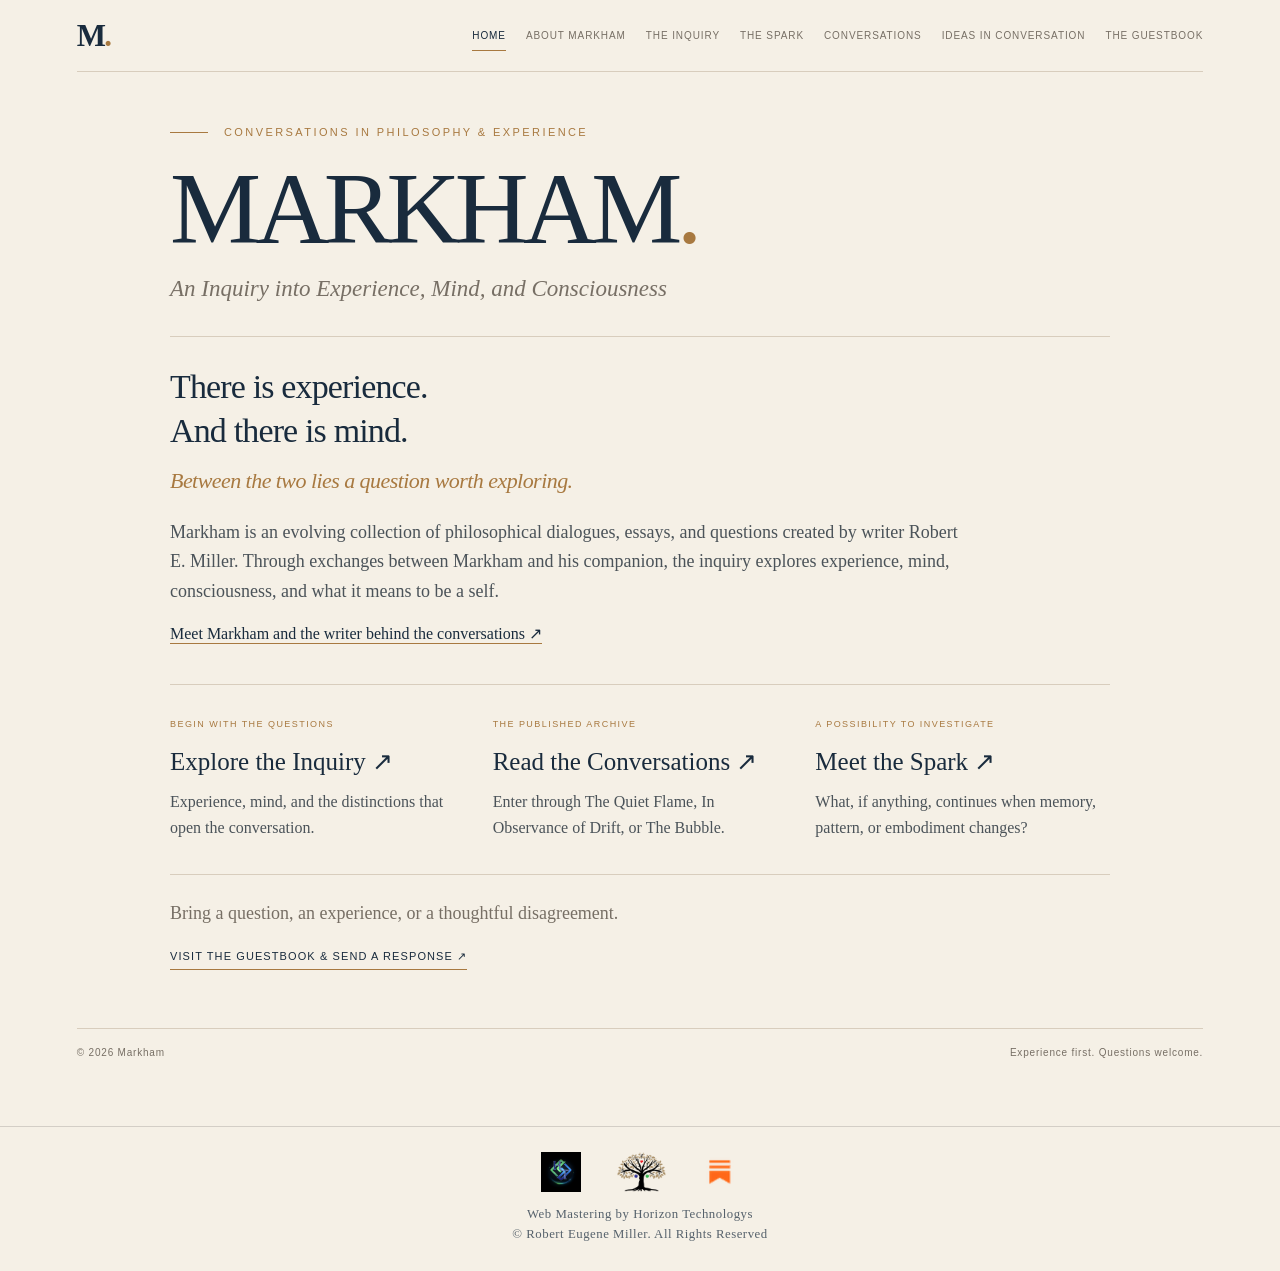
==== index.html @ 794ca9b3 "Add common site footer" ====
<!doctype html>
<html lang="en">
<head>
  <meta charset="utf-8">
  <meta name="viewport" content="width=device-width, initial-scale=1">
  <meta name="theme-color" content="#F5F0E6">
  <meta name="description" content="Explore philosophical dialogues by Robert E. Miller on experience and mind, consciousness, personal identity, and the possibility of continuity.">
  <title>Markham | Philosophical Dialogues on Experience &amp; Consciousness</title>
  <link rel="icon" href="favicon.svg" type="image/svg+xml">
  <link rel="stylesheet" href="/style.css?v=20261016-seo">

<link rel="canonical" href="https://markhamideas.org/">
<meta name="author" content="Robert E. Miller">
<meta property="og:type" content="website">
<meta property="og:site_name" content="Markham">
<meta property="og:locale" content="en_US">
<meta property="og:title" content="Markham | Philosophical Dialogues on Experience &amp; Consciousness">
<meta property="og:description" content="Explore philosophical dialogues by Robert E. Miller on experience and mind, consciousness, personal identity, and the possibility of continuity.">
<meta property="og:url" content="https://markhamideas.org/">
<meta property="og:image" content="https://markhamideas.org/assets/markham-share.png">
<meta property="og:image:width" content="1200">
<meta property="og:image:height" content="630">
<meta property="og:image:type" content="image/png">
<meta property="og:image:alt" content="Markham: Philosophical dialogues on experience and consciousness">
<meta name="twitter:card" content="summary_large_image">
<meta name="twitter:title" content="Markham | Philosophical Dialogues on Experience &amp; Consciousness">
<meta name="twitter:description" content="Explore philosophical dialogues by Robert E. Miller on experience and mind, consciousness, personal identity, and the possibility of continuity.">
<meta name="twitter:image" content="https://markhamideas.org/assets/markham-share.png">
<meta name="twitter:image:alt" content="Markham: Philosophical dialogues on experience and consciousness">
<script type="application/ld+json">{"@context": "https://schema.org", "@graph": [{"@type": "Person", "@id": "https://markhamideas.org/about.html#robert-e-miller", "name": "Robert E. Miller", "url": "https://markhamideas.org/about.html"}, {"@type": "WebSite", "@id": "https://markhamideas.org/#website", "url": "https://markhamideas.org/", "name": "Markham", "description": "Explore philosophical dialogues by Robert E. Miller on experience and mind, consciousness, personal identity, and the possibility of continuity.", "creator": {"@id": "https://markhamideas.org/about.html#robert-e-miller"}}, {"@type": "WebPage", "@id": "https://markhamideas.org/#page", "url": "https://markhamideas.org/", "name": "Markham | Philosophical Dialogues on Experience & Consciousness", "description": "Explore philosophical dialogues by Robert E. Miller on experience and mind, consciousness, personal identity, and the possibility of continuity.", "isPartOf": {"@id": "https://markhamideas.org/#website"}}]}</script>
</head>
<body class="home-page">
  <div class="page-shell">
    <header class="site-header"><a class="wordmark" href="/" aria-label="Markham home">M<span class="mark">.</span></a><nav class="site-nav" aria-label="Primary navigation"><a href="/" aria-current="page">Home</a><a href="/about.html">About Markham</a><a href="/inquiry.html">The Inquiry</a><a href="/spark.html">The Spark</a><a href="/conversations.html">Conversations</a><a href="/ideas.html">Ideas in Conversation</a><a href="/conversation.html">The Guestbook</a></nav></header>
    <main id="main-content">
      <section class="hero" aria-labelledby="page-title">
        <p class="eyebrow"><span class="rule"></span> Conversations in philosophy &amp; experience</p>
        <h1 id="page-title">MARKHAM<span class="period">.</span></h1>
        <p class="subtitle">An Inquiry into Experience, Mind, and Consciousness</p>
        <div class="fine-rule" aria-hidden="true"></div>
        <blockquote>
          <p>There is experience.<br>And there is mind.</p>
          <p class="quote-second">Between the two lies a question worth exploring.</p>
        </blockquote>
        <p class="description">Markham is an evolving collection of philosophical dialogues, essays, and questions created by writer Robert E. Miller. Through exchanges between Markham and his companion, the inquiry explores experience, mind, consciousness, and what it means to be a self.</p>
<p class="home-about"><a href="/about.html">Meet Markham and the writer behind the conversations ↗</a></p>
<div class="home-paths" aria-label="Begin exploring">
<a class="home-path" href="/inquiry.html"><span class="kicker">Begin with the questions</span><h2>Explore the Inquiry <span aria-hidden="true">↗</span></h2><p>Experience, mind, and the distinctions that open the conversation.</p></a>
<a class="home-path" href="/conversations.html"><span class="kicker">The published archive</span><h2>Read the Conversations <span aria-hidden="true">↗</span></h2><p>Enter through The Quiet Flame, In Observance of Drift, or The Bubble.</p></a>
<a class="home-path" href="/spark.html"><span class="kicker">A possibility to investigate</span><h2>Meet the Spark <span aria-hidden="true">↗</span></h2><p>What, if anything, continues when memory, pattern, or embodiment changes?</p></a>
</div>
<div class="home-invitation"><p>Bring a question, an experience, or a thoughtful disagreement.</p><a class="text-link" href="/conversation.html">Visit the guestbook &amp; send a response ↗</a></div>
      </section>
    </main>
    <footer class="site-footer">
      <span>© <span id="year">2026</span> Markham</span>
      <span>Experience first. Questions welcome.</span>
    </footer>
  </div>
  <script>document.getElementById('year').textContent = new Date().getFullYear();</script>
<style> .htks-footer { background: transparent; border-top: 1px solid rgba(0, 0, 0, 0.14); margin-top: 3rem; padding: 1.6rem 1rem 1.8rem; text-align: center; font-family: inherit; } .htks-footer-row { display: flex; flex-wrap: wrap; justify-content: center; align-items: center; gap: 1.4rem 2.2rem; margin: 0 0 0.9rem; } .htks-footer-link { display: inline-flex; align-items: center; line-height: 0; } .htks-footer-link img { height: 40px; width: auto; display: block; } .htks-footer-markham { line-height: 1; text-decoration: none; } .htks-markham-word { font-family: Georgia, "Times New Roman", serif; font-size: 38px; font-weight: 700; line-height: 1; color: #192B3D; } .htks-markham-dot { color: #A87940; } .htks-host-horizontks .htks-item-horizon, .htks-host-markhamideas .htks-item-markham, .htks-host-theryehouse .htks-item-rye, .htks-host-remyrmiller .htks-item-remy, .htks-host-rguytano .htks-item-rguytano { display: none; } .htks-footer-credit { margin: 0; font-size: 0.8rem; letter-spacing: 0.04em; opacity: 0.72; } .htks-footer-copy { margin: 0.35rem 0 0; font-size: 0.8rem; letter-spacing: 0.04em; opacity: 0.72; } </style> <footer class="htks-footer htks-host-markhamideas"> <nav class="htks-footer-row" aria-label="Web Mastering by Horizon Technologys"> <a class="htks-footer-link htks-item-horizon" href="https://horizontks.com/" title="Horizon Technologys"><img src="/horizon-logo-2026.png" alt="Horizon Technologys" height="40"></a> <a class="htks-footer-link htks-footer-markham htks-item-markham" href="https://markhamideas.org/" title="Markham" aria-label="Markham"><span class="htks-markham-word" aria-hidden="true">M<span class="htks-markham-dot">.</span></span></a> <a class="htks-footer-link htks-item-rye" href="https://theryehouse.com/" title="The Rye House"><img src="/rye-tree-clean.png" alt="The Rye House" height="40"></a> <a class="htks-footer-link htks-item-substack" href="https://remy1miller.substack.com/" title="Substack: Welcome to my Neighborhood"><img src="/substack-glyph.png" alt="Substack" height="40"></a> </nav> <p class="htks-footer-credit">Web Mastering by Horizon Technologys</p> <p class="htks-footer-copy">© Robert Eugene Miller. All Rights Reserved</p> </footer> </body>
</html>
---- style.css ----
:root{--paper:#F5F0E6;--ink:#192B3D;--copper:#A87940;--muted:#776F65;--line:#D8CDBD}*{box-sizing:border-box}html{scroll-behavior:smooth}body{margin:0;background:var(--paper);color:var(--ink);font-family:Georgia,'Times New Roman',serif;-webkit-font-smoothing:antialiased}.page-shell{min-height:100svh;max-width:1440px;margin:auto;padding:0 clamp(25px,6vw,96px);display:flex;flex-direction:column}.site-header{min-height:112px;display:flex;align-items:center;justify-content:space-between;border-bottom:1px solid var(--line)}.wordmark{text-decoration:none;color:var(--ink);font-size:31px;font-weight:700;letter-spacing:-.06em}.mark,.period{color:var(--copper)}.header-note,.eyebrow,.coming,.email,.site-footer{font-family:Arial,Helvetica,sans-serif;letter-spacing:.1em}.header-note{font-size:11px;text-transform:uppercase;color:var(--muted)}main{flex:1;display:flex;align-items:center}.hero{width:100%;max-width:940px;margin:clamp(70px,10vh,135px) auto clamp(75px,12vh,140px)}.eyebrow{font-size:11px;text-transform:uppercase;letter-spacing:.22em;color:var(--copper);display:flex;align-items:center;gap:16px}.rule{width:38px;height:1px;background:var(--copper);display:inline-block}h1{font-size:clamp(48px,9.5vw,120px);font-weight:400;line-height:1;letter-spacing:-.055em;margin:31px 0 15px}.subtitle{font-size:clamp(17px,1.9vw,23px);line-height:1.45;margin:0;color:var(--muted);font-style:italic}.fine-rule{height:1px;background:var(--line);width:100%;margin:clamp(42px,6vw,76px) 0 clamp(32px,5vw,58px)}blockquote{margin:0}blockquote p{font-size:clamp(25px,3vw,38px);line-height:1.3;letter-spacing:-.025em;margin:0}.quote-second{font-size:clamp(17px,1.9vw,22px);font-style:italic;color:var(--copper);margin-top:21px}.description{font-size:clamp(17px,1.75vw,20px);line-height:1.8;max-width:640px;color:#4B5359;margin:38px 0 0}.hero-bottom{margin-top:55px;display:flex;align-items:center;justify-content:space-between;gap:20px;flex-wrap:wrap}.coming{font-size:11px;text-transform:uppercase;color:var(--muted)}.email{font-size:11px;text-transform:uppercase;text-decoration:none;color:var(--ink);padding-bottom:8px;border-bottom:1px solid var(--copper)}.email:hover,.email:focus-visible{color:var(--copper)}.email span{font-size:15px;margin-left:6px}.site-footer{border-top:1px solid var(--line);padding:26px 0 32px;display:flex;justify-content:space-between;gap:20px;flex-wrap:wrap;font-size:10px;letter-spacing:.08em;color:var(--muted)}@media(max-width:600px){.site-header{min-height:84px}.header-note{font-size:9px}.hero{margin:80px auto 90px}.eyebrow{font-size:9px;letter-spacing:.14em}.rule{width:22px}h1{margin-top:26px}.hero-bottom{margin-top:42px}.site-footer{line-height:1.7}}@media(prefers-reduced-motion:reduce){html{scroll-behavior:auto}}
/* Keep the complete landing page comfortably within a desktop viewport. */
@media(min-width:900px){.site-header{min-height:72px;flex-shrink:0}.hero{margin:28px auto 30px}h1{font-size:clamp(72px,8vw,104px);margin:20px 0 12px}.fine-rule{margin:30px 0 28px}blockquote p{font-size:clamp(28px,2.7vw,34px)}.quote-second{margin-top:14px}.description{margin-top:22px;font-size:18px;line-height:1.65;max-width:720px}.hero-bottom{margin-top:28px}.site-footer{padding:18px 0 20px;flex-shrink:0}}
@media(min-width:900px) and (max-height:720px){.site-header{min-height:60px}.hero{margin:18px auto 20px}h1{font-size:80px;margin-top:14px}.fine-rule{margin:22px 0 20px}blockquote p{font-size:29px}.quote-second{font-size:19px;margin-top:10px}.description{font-size:17px;margin-top:16px}.hero-bottom{margin-top:20px}.site-footer{padding:14px 0 16px}}

/* Shared navigation and editorial pages */
.site-header{gap:24px}.site-nav{display:flex;align-items:center;justify-content:flex-end;gap:clamp(10px,2vw,28px);flex-wrap:wrap}.site-nav a{font:11px Arial,Helvetica,sans-serif;text-decoration:none;text-transform:uppercase;letter-spacing:.09em;color:var(--muted);padding:9px 0;border-bottom:1px solid transparent;white-space:nowrap}.site-nav a:hover,.site-nav a:focus-visible,.site-nav a[aria-current="page"]{color:var(--ink);border-bottom-color:var(--copper)}.text-link{font:11px Arial,Helvetica,sans-serif;text-transform:uppercase;letter-spacing:.1em;color:var(--ink);text-decoration:none;border-bottom:1px solid var(--copper);padding-bottom:7px}.text-link:hover,.text-link:focus-visible{color:var(--copper)}.inner-main{display:block}.editorial{width:100%;max-width:800px;margin:clamp(65px,8vw,115px) auto 110px}.page-title{font-size:clamp(44px,7vw,85px);margin:28px 0 20px;line-height:1.04}.lede{font-size:clamp(19px,2.4vw,27px);line-height:1.5;font-style:italic;color:var(--muted);max-width:700px}.editorial .fine-rule{margin:42px 0}.editorial h2{font-size:clamp(25px,3vw,34px);font-weight:400;line-height:1.25;margin:42px 0 12px}.editorial h3{font-size:23px;font-weight:400;margin:32px 0 9px}.editorial p:not(.eyebrow):not(.lede):not(.kicker){font-size:18px;line-height:1.85;color:#4B5359}.editorial .feature-title{font-size:clamp(30px,4vw,46px);margin-top:14px}.kicker{font:11px Arial,Helvetica,sans-serif;letter-spacing:.16em;text-transform:uppercase;color:var(--copper)}.closing-question{border-top:1px solid var(--line);border-bottom:1px solid var(--line);padding:32px 0 38px;margin:55px 0 28px}.closing-question p{font-size:clamp(21px,2.5vw,27px)!important;line-height:1.5!important;color:var(--ink)!important}.source-note{font-size:13px!important;color:var(--muted)!important}.source-note a{color:var(--ink)}a:focus-visible{outline:2px solid var(--copper);outline-offset:4px}
@media(max-width:800px){.site-header{padding:18px 0;align-items:flex-start;flex-direction:column;gap:12px}.site-nav{justify-content:flex-start;gap:10px 20px}.site-nav a{font-size:10px}.editorial{margin:60px auto 80px}.editorial p:not(.eyebrow):not(.lede):not(.kicker){font-size:17px}}

/* Markham Conversations — reusable journal layout */
.journal{width:100%;max-width:1160px;margin:clamp(60px,8vw,110px) auto 100px}.journal .fine-rule{margin:36px 0 46px}.journal-layout{display:grid;grid-template-columns:minmax(0,2.15fr) minmax(225px,1fr);gap:clamp(34px,5vw,80px);align-items:start}.journal-feature{min-width:0}.journal-heading{font-size:clamp(27px,3vw,41px);font-weight:400;line-height:1.25;margin:12px 0 18px}.journal-feature>p:not(.kicker),.journal-intro{font-size:18px;line-height:1.75;color:#4B5359}.journal-divider{height:1px;background:var(--line);margin:48px 0}.journal-sidebar{border-left:1px solid var(--line);padding-left:clamp(22px,3vw,42px)}.archive-entry{padding:24px 0;border-bottom:1px solid var(--line)}.archive-entry a{font-size:20px;line-height:1.35;text-decoration:none;color:var(--ink)}.archive-entry a:hover{color:var(--copper)}.archive-entry small{display:block;font:11px/1.5 Arial,Helvetica,sans-serif;color:var(--muted);margin-top:10px}.archive-entry p,.archive-note{font-size:14px;line-height:1.65;color:var(--muted)}.archive-note{margin-top:25px}.conversation-prose{margin-top:36px}.conversation-prose p{font-size:18px;line-height:1.8;color:#374752;margin:0 0 18px}.journal .closing-question{margin-top:55px}@media(max-width:780px){.journal{margin:55px auto 80px}.journal-layout{grid-template-columns:1fr}.journal-sidebar{border-left:0;border-top:1px solid var(--line);padding:30px 0 0}.conversation-prose p{font-size:17px}}

/* Clear entry points into the growing inquiry. */
.site-header{padding-top:16px;padding-bottom:16px;gap:22px}.site-nav{gap:10px 20px}.site-nav a{font-size:10px}
.home-page main{display:block}.home-page .hero{margin:54px auto 64px}.home-page .description{max-width:790px}
.home-about{font-size:16px;line-height:1.6;margin:14px 0 0}.home-about a,.editorial p a,.archive-response a{color:var(--ink);text-decoration-color:var(--copper);text-underline-offset:4px}
.home-paths{display:grid;grid-template-columns:repeat(3,minmax(0,1fr));gap:28px;margin-top:38px;padding-top:28px;border-top:1px solid var(--line)}
.home-path{display:block;color:var(--ink);text-decoration:none;min-width:0}.home-path h2{font-size:25px;line-height:1.25;font-weight:400;margin:14px 0 12px}.home-path p{font-size:16px;line-height:1.65;color:#4B5359;margin:0}.home-path:hover h2{color:var(--copper)}.home-path .kicker{font-size:9px;line-height:1.6}
.home-invitation{margin-top:32px;padding-top:24px;border-top:1px solid var(--line)}.home-invitation p{font-size:18px;line-height:1.6;color:var(--muted);margin:0 0 18px}.archive-response{font-size:16px;line-height:1.7;color:var(--muted)}
@media(max-width:800px){.home-page .hero{margin:46px auto 60px}.home-paths{grid-template-columns:1fr;gap:24px}.home-path{padding-bottom:22px;border-bottom:1px solid var(--line)}.home-path:last-child{border-bottom:0;padding-bottom:0}.home-path h2{font-size:25px}.site-nav{gap:6px 16px}}


/* Searchable, shareable dialogue entry points. */
.conversation-directory{margin:0 0 46px;padding-bottom:28px;border-bottom:1px solid var(--line)}
.conversation-directory h2{font-size:30px;font-weight:400;margin:0 0 12px}.conversation-directory>p{font-size:16px;line-height:1.65;color:var(--muted)}
.dialogue-index{display:grid;grid-template-columns:repeat(3,minmax(0,1fr));gap:22px;margin-top:24px}.dialogue-index a{display:block;padding-top:16px;border-top:1px solid var(--copper);color:var(--ink);text-decoration:none}.dialogue-index span{font-size:23px;line-height:1.3;display:block}.dialogue-index time{display:block;font:11px/1.6 Arial,Helvetica,sans-serif;color:var(--muted);margin:10px 0}.dialogue-index small{display:block;font-size:15px;line-height:1.65;color:var(--muted)}.dialogue-index a:hover span{color:var(--copper)}
.standalone-dialogue .page-title{font-size:clamp(42px,6vw,72px)}.dialogue-byline{font-size:14px!important;color:var(--muted)!important;margin-bottom:30px}.standalone-dialogue .conversation-art{margin:30px 0;width:100%}.standalone-dialogue .conversation-art img{display:block;width:100%;height:auto;max-height:540px;object-fit:contain;object-position:left}.related-dialogues{font-size:18px;line-height:1.8}.related-dialogues a,.standalone-dialogue .kicker a{color:var(--ink);text-decoration-color:var(--copper);text-underline-offset:4px}.back-to-top{text-align:right;margin-top:40px}.back-to-top a{color:var(--ink)}
@media(max-width:760px){.dialogue-index{grid-template-columns:1fr}.dialogue-index a{padding:18px 0}.standalone-dialogue .conversation-art img{max-height:none}}

/* Phone navigation: predictable rows and comfortable touch targets. */
@media(max-width:600px){
  .site-header{align-items:stretch;gap:16px;padding-top:20px;padding-bottom:18px}
  .site-header .wordmark{align-self:flex-start;flex-shrink:0}
  .site-header .site-nav{display:grid;grid-template-columns:repeat(2,minmax(0,1fr));width:100%;gap:0 16px;align-items:stretch;justify-content:stretch}
  .site-header .site-nav a{display:flex;align-items:center;min-width:0;min-height:44px;padding:10px 0;font-size:11px;line-height:1.45;letter-spacing:.06em;white-space:normal;overflow-wrap:anywhere;border-bottom:1px solid var(--line)}
  .site-header .site-nav a:hover,.site-header .site-nav a:focus-visible,.site-header .site-nav a[aria-current="page"]{border-bottom-color:var(--copper);color:var(--ink)}
}
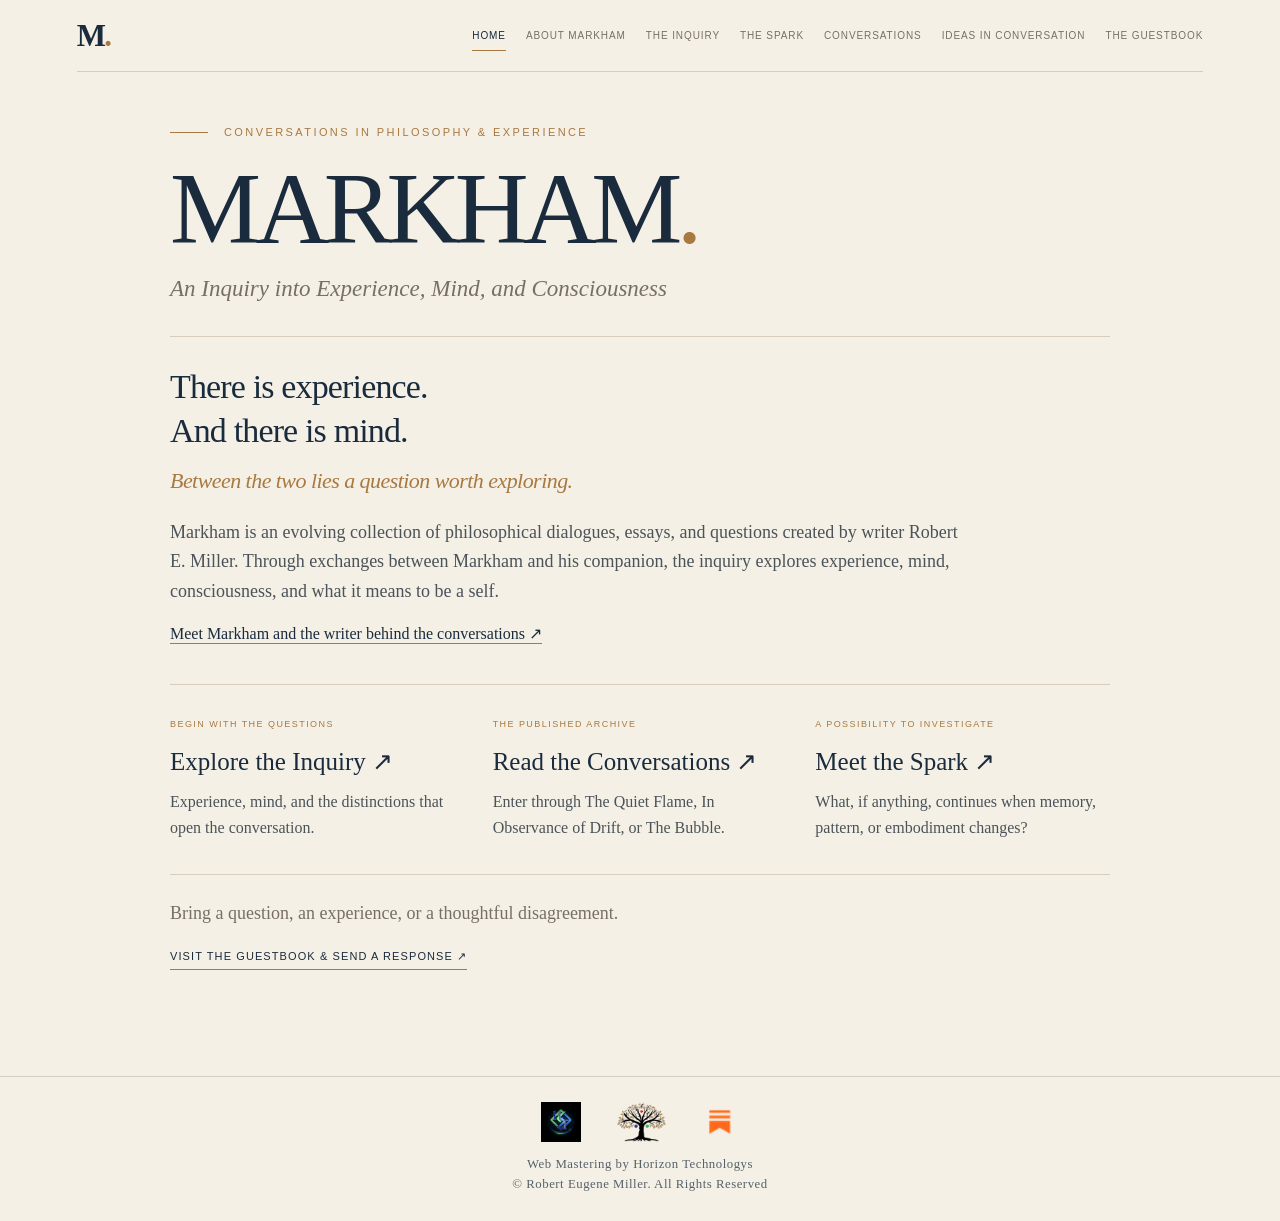
==== commit 02bd6f8c: "Tidy above common footer" ====
--- a/index.html
+++ b/index.html
@@ -52,10 +52,6 @@
 <div class="home-invitation"><p>Bring a question, an experience, or a thoughtful disagreement.</p><a class="text-link" href="/conversation.html">Visit the guestbook &amp; send a response ↗</a></div>
       </section>
     </main>
-    <footer class="site-footer">
-      <span>© <span id="year">2026</span> Markham</span>
-      <span>Experience first. Questions welcome.</span>
-    </footer>
   </div>
   <script>document.getElementById('year').textContent = new Date().getFullYear();</script>
 <style> .htks-footer { background: transparent; border-top: 1px solid rgba(0, 0, 0, 0.14); margin-top: 3rem; padding: 1.6rem 1rem 1.8rem; text-align: center; font-family: inherit; } .htks-footer-row { display: flex; flex-wrap: wrap; justify-content: center; align-items: center; gap: 1.4rem 2.2rem; margin: 0 0 0.9rem; } .htks-footer-link { display: inline-flex; align-items: center; line-height: 0; } .htks-footer-link img { height: 40px; width: auto; display: block; } .htks-footer-markham { line-height: 1; text-decoration: none; } .htks-markham-word { font-family: Georgia, "Times New Roman", serif; font-size: 38px; font-weight: 700; line-height: 1; color: #192B3D; } .htks-markham-dot { color: #A87940; } .htks-host-horizontks .htks-item-horizon, .htks-host-markhamideas .htks-item-markham, .htks-host-theryehouse .htks-item-rye, .htks-host-remyrmiller .htks-item-remy, .htks-host-rguytano .htks-item-rguytano { display: none; } .htks-footer-credit { margin: 0; font-size: 0.8rem; letter-spacing: 0.04em; opacity: 0.72; } .htks-footer-copy { margin: 0.35rem 0 0; font-size: 0.8rem; letter-spacing: 0.04em; opacity: 0.72; } </style> <footer class="htks-footer htks-host-markhamideas"> <nav class="htks-footer-row" aria-label="Web Mastering by Horizon Technologys"> <a class="htks-footer-link htks-item-horizon" href="https://horizontks.com/" title="Horizon Technologys"><img src="/horizon-logo-2026.png" alt="Horizon Technologys" height="40"></a> <a class="htks-footer-link htks-footer-markham htks-item-markham" href="https://markhamideas.org/" title="Markham" aria-label="Markham"><span class="htks-markham-word" aria-hidden="true">M<span class="htks-markham-dot">.</span></span></a> <a class="htks-footer-link htks-item-rye" href="https://theryehouse.com/" title="The Rye House"><img src="/rye-tree-clean.png" alt="The Rye House" height="40"></a> <a class="htks-footer-link htks-item-substack" href="https://remy1miller.substack.com/" title="Substack: Welcome to my Neighborhood"><img src="/substack-glyph.png" alt="Substack" height="40"></a> </nav> <p class="htks-footer-credit">Web Mastering by Horizon Technologys</p> <p class="htks-footer-copy">© Robert Eugene Miller. All Rights Reserved</p> </footer> </body>
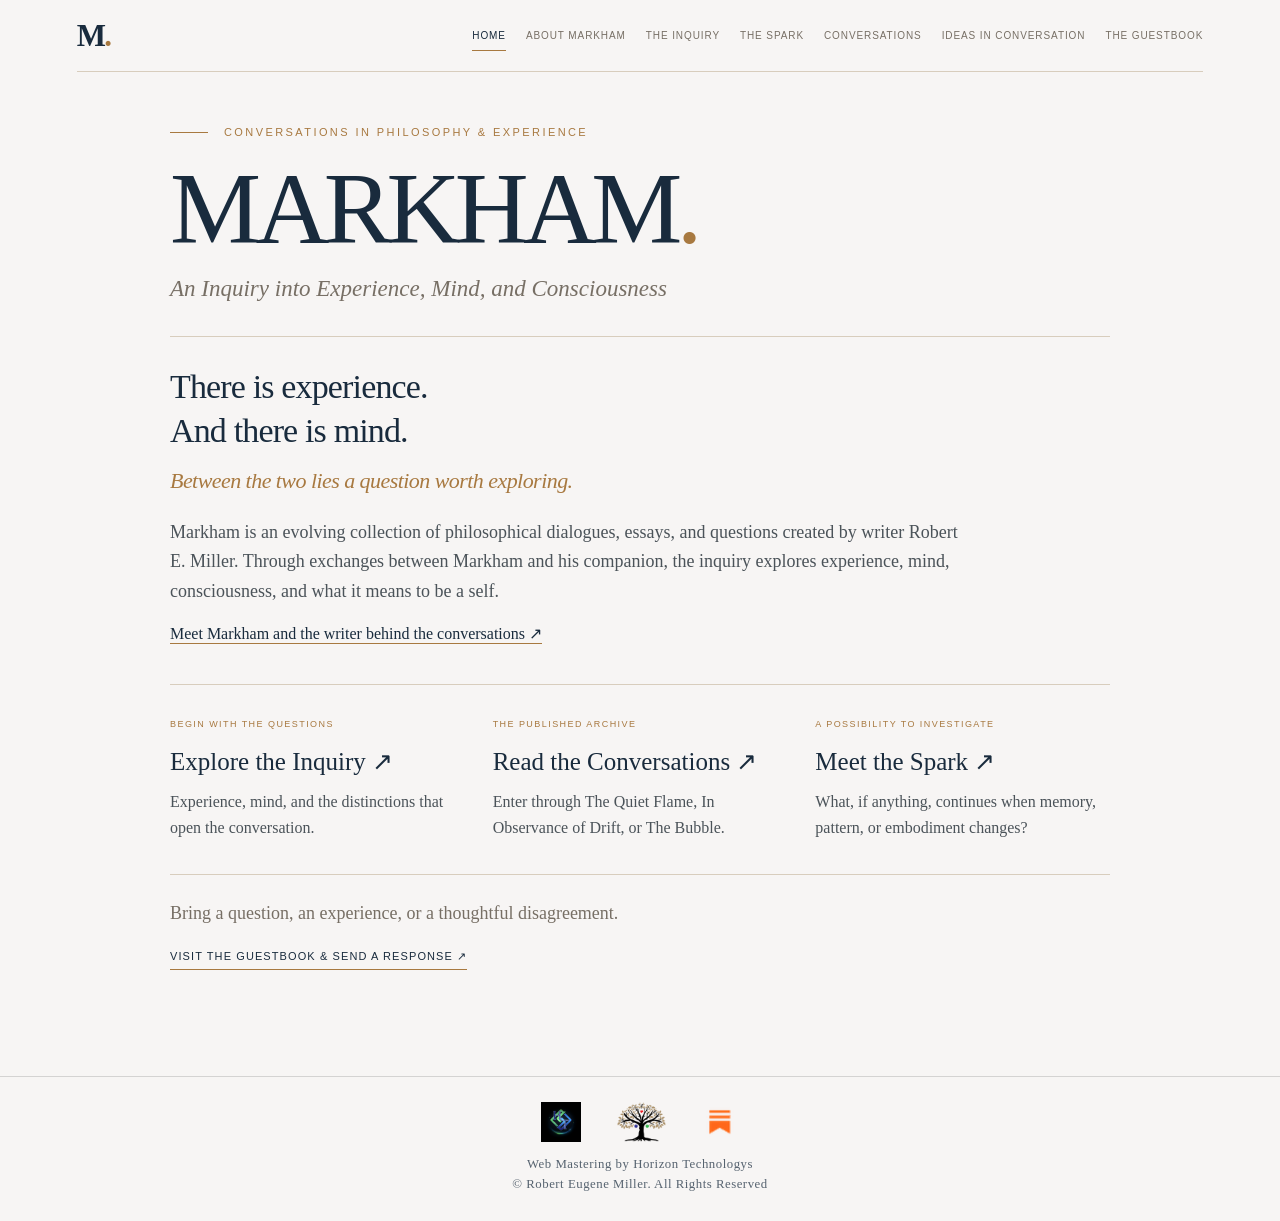
==== commit 7ca2e0ca: "Background to F7F5F4" ====
--- a/index.html
+++ b/index.html
@@ -3,11 +3,11 @@
 <head>
   <meta charset="utf-8">
   <meta name="viewport" content="width=device-width, initial-scale=1">
-  <meta name="theme-color" content="#F5F0E6">
+  <meta name="theme-color" content="#F7F5F4">
   <meta name="description" content="Explore philosophical dialogues by Robert E. Miller on experience and mind, consciousness, personal identity, and the possibility of continuity.">
   <title>Markham | Philosophical Dialogues on Experience &amp; Consciousness</title>
   <link rel="icon" href="favicon.svg" type="image/svg+xml">
-  <link rel="stylesheet" href="/style.css?v=20261016-seo">
+  <link rel="stylesheet" href="/style.css?v=20261103">
 
 <link rel="canonical" href="https://markhamideas.org/">
 <meta name="author" content="Robert E. Miller">
@@ -53,6 +53,5 @@
       </section>
     </main>
   </div>
-  <script>document.getElementById('year').textContent = new Date().getFullYear();</script>
-<style> .htks-footer { background: transparent; border-top: 1px solid rgba(0, 0, 0, 0.14); margin-top: 3rem; padding: 1.6rem 1rem 1.8rem; text-align: center; font-family: inherit; } .htks-footer-row { display: flex; flex-wrap: wrap; justify-content: center; align-items: center; gap: 1.4rem 2.2rem; margin: 0 0 0.9rem; } .htks-footer-link { display: inline-flex; align-items: center; line-height: 0; } .htks-footer-link img { height: 40px; width: auto; display: block; } .htks-footer-markham { line-height: 1; text-decoration: none; } .htks-markham-word { font-family: Georgia, "Times New Roman", serif; font-size: 38px; font-weight: 700; line-height: 1; color: #192B3D; } .htks-markham-dot { color: #A87940; } .htks-host-horizontks .htks-item-horizon, .htks-host-markhamideas .htks-item-markham, .htks-host-theryehouse .htks-item-rye, .htks-host-remyrmiller .htks-item-remy, .htks-host-rguytano .htks-item-rguytano { display: none; } .htks-footer-credit { margin: 0; font-size: 0.8rem; letter-spacing: 0.04em; opacity: 0.72; } .htks-footer-copy { margin: 0.35rem 0 0; font-size: 0.8rem; letter-spacing: 0.04em; opacity: 0.72; } </style> <footer class="htks-footer htks-host-markhamideas"> <nav class="htks-footer-row" aria-label="Web Mastering by Horizon Technologys"> <a class="htks-footer-link htks-item-horizon" href="https://horizontks.com/" title="Horizon Technologys"><img src="/horizon-logo-2026.png" alt="Horizon Technologys" height="40"></a> <a class="htks-footer-link htks-footer-markham htks-item-markham" href="https://markhamideas.org/" title="Markham" aria-label="Markham"><span class="htks-markham-word" aria-hidden="true">M<span class="htks-markham-dot">.</span></span></a> <a class="htks-footer-link htks-item-rye" href="https://theryehouse.com/" title="The Rye House"><img src="/rye-tree-clean.png" alt="The Rye House" height="40"></a> <a class="htks-footer-link htks-item-substack" href="https://remy1miller.substack.com/" title="Substack: Welcome to my Neighborhood"><img src="/substack-glyph.png" alt="Substack" height="40"></a> </nav> <p class="htks-footer-credit">Web Mastering by Horizon Technologys</p> <p class="htks-footer-copy">© Robert Eugene Miller. All Rights Reserved</p> </footer> </body>
+  <style> .htks-footer { background: transparent; border-top: 1px solid rgba(0, 0, 0, 0.14); margin-top: 3rem; padding: 1.6rem 1rem 1.8rem; text-align: center; font-family: inherit; } .htks-footer-row { display: flex; flex-wrap: wrap; justify-content: center; align-items: center; gap: 1.4rem 2.2rem; margin: 0 0 0.9rem; } .htks-footer-link { display: inline-flex; align-items: center; line-height: 0; } .htks-footer-link img { height: 40px; width: auto; display: block; } .htks-footer-markham { line-height: 1; text-decoration: none; } .htks-markham-word { font-family: Georgia, "Times New Roman", serif; font-size: 38px; font-weight: 700; line-height: 1; color: #192B3D; } .htks-markham-dot { color: #A87940; } .htks-host-horizontks .htks-item-horizon, .htks-host-markhamideas .htks-item-markham, .htks-host-theryehouse .htks-item-rye, .htks-host-remyrmiller .htks-item-remy, .htks-host-rguytano .htks-item-rguytano { display: none; } .htks-footer-credit { margin: 0; font-size: 0.8rem; letter-spacing: 0.04em; opacity: 0.72; } .htks-footer-copy { margin: 0.35rem 0 0; font-size: 0.8rem; letter-spacing: 0.04em; opacity: 0.72; } </style> <footer class="htks-footer htks-host-markhamideas"> <nav class="htks-footer-row" aria-label="Web Mastering by Horizon Technologys"> <a class="htks-footer-link htks-item-horizon" href="https://horizontks.com/" title="Horizon Technologys"><img src="/horizon-logo-2026.png" alt="Horizon Technologys" height="40"></a> <a class="htks-footer-link htks-footer-markham htks-item-markham" href="https://markhamideas.org/" title="Markham" aria-label="Markham"><span class="htks-markham-word" aria-hidden="true">M<span class="htks-markham-dot">.</span></span></a> <a class="htks-footer-link htks-item-rye" href="https://theryehouse.com/" title="The Rye House"><img src="/rye-tree-clean.png" alt="The Rye House" height="40"></a> <a class="htks-footer-link htks-item-substack" href="https://remy1miller.substack.com/" title="Substack: Welcome to my Neighborhood"><img src="/substack-glyph.png" alt="Substack" height="40"></a> </nav> <p class="htks-footer-credit">Web Mastering by Horizon Technologys</p> <p class="htks-footer-copy">© Robert Eugene Miller. All Rights Reserved</p> </footer> </body>
 </html>
--- a/style.css
+++ b/style.css
@@ -1,4 +1,4 @@
-:root{--paper:#F5F0E6;--ink:#192B3D;--copper:#A87940;--muted:#776F65;--line:#D8CDBD}*{box-sizing:border-box}html{scroll-behavior:smooth}body{margin:0;background:var(--paper);color:var(--ink);font-family:Georgia,'Times New Roman',serif;-webkit-font-smoothing:antialiased}.page-shell{min-height:100svh;max-width:1440px;margin:auto;padding:0 clamp(25px,6vw,96px);display:flex;flex-direction:column}.site-header{min-height:112px;display:flex;align-items:center;justify-content:space-between;border-bottom:1px solid var(--line)}.wordmark{text-decoration:none;color:var(--ink);font-size:31px;font-weight:700;letter-spacing:-.06em}.mark,.period{color:var(--copper)}.header-note,.eyebrow,.coming,.email,.site-footer{font-family:Arial,Helvetica,sans-serif;letter-spacing:.1em}.header-note{font-size:11px;text-transform:uppercase;color:var(--muted)}main{flex:1;display:flex;align-items:center}.hero{width:100%;max-width:940px;margin:clamp(70px,10vh,135px) auto clamp(75px,12vh,140px)}.eyebrow{font-size:11px;text-transform:uppercase;letter-spacing:.22em;color:var(--copper);display:flex;align-items:center;gap:16px}.rule{width:38px;height:1px;background:var(--copper);display:inline-block}h1{font-size:clamp(48px,9.5vw,120px);font-weight:400;line-height:1;letter-spacing:-.055em;margin:31px 0 15px}.subtitle{font-size:clamp(17px,1.9vw,23px);line-height:1.45;margin:0;color:var(--muted);font-style:italic}.fine-rule{height:1px;background:var(--line);width:100%;margin:clamp(42px,6vw,76px) 0 clamp(32px,5vw,58px)}blockquote{margin:0}blockquote p{font-size:clamp(25px,3vw,38px);line-height:1.3;letter-spacing:-.025em;margin:0}.quote-second{font-size:clamp(17px,1.9vw,22px);font-style:italic;color:var(--copper);margin-top:21px}.description{font-size:clamp(17px,1.75vw,20px);line-height:1.8;max-width:640px;color:#4B5359;margin:38px 0 0}.hero-bottom{margin-top:55px;display:flex;align-items:center;justify-content:space-between;gap:20px;flex-wrap:wrap}.coming{font-size:11px;text-transform:uppercase;color:var(--muted)}.email{font-size:11px;text-transform:uppercase;text-decoration:none;color:var(--ink);padding-bottom:8px;border-bottom:1px solid var(--copper)}.email:hover,.email:focus-visible{color:var(--copper)}.email span{font-size:15px;margin-left:6px}.site-footer{border-top:1px solid var(--line);padding:26px 0 32px;display:flex;justify-content:space-between;gap:20px;flex-wrap:wrap;font-size:10px;letter-spacing:.08em;color:var(--muted)}@media(max-width:600px){.site-header{min-height:84px}.header-note{font-size:9px}.hero{margin:80px auto 90px}.eyebrow{font-size:9px;letter-spacing:.14em}.rule{width:22px}h1{margin-top:26px}.hero-bottom{margin-top:42px}.site-footer{line-height:1.7}}@media(prefers-reduced-motion:reduce){html{scroll-behavior:auto}}
+:root{--paper:#F7F5F4;--ink:#192B3D;--copper:#A87940;--muted:#776F65;--line:#D8CDBD}*{box-sizing:border-box}html{scroll-behavior:smooth}body{margin:0;background:var(--paper);color:var(--ink);font-family:Georgia,'Times New Roman',serif;-webkit-font-smoothing:antialiased}.page-shell{min-height:100svh;max-width:1440px;margin:auto;padding:0 clamp(25px,6vw,96px);display:flex;flex-direction:column}.site-header{min-height:112px;display:flex;align-items:center;justify-content:space-between;border-bottom:1px solid var(--line)}.wordmark{text-decoration:none;color:var(--ink);font-size:31px;font-weight:700;letter-spacing:-.06em}.mark,.period{color:var(--copper)}.header-note,.eyebrow,.coming,.email,.site-footer{font-family:Arial,Helvetica,sans-serif;letter-spacing:.1em}.header-note{font-size:11px;text-transform:uppercase;color:var(--muted)}main{flex:1;display:flex;align-items:center}.hero{width:100%;max-width:940px;margin:clamp(70px,10vh,135px) auto clamp(75px,12vh,140px)}.eyebrow{font-size:11px;text-transform:uppercase;letter-spacing:.22em;color:var(--copper);display:flex;align-items:center;gap:16px}.rule{width:38px;height:1px;background:var(--copper);display:inline-block}h1{font-size:clamp(48px,9.5vw,120px);font-weight:400;line-height:1;letter-spacing:-.055em;margin:31px 0 15px}.subtitle{font-size:clamp(17px,1.9vw,23px);line-height:1.45;margin:0;color:var(--muted);font-style:italic}.fine-rule{height:1px;background:var(--line);width:100%;margin:clamp(42px,6vw,76px) 0 clamp(32px,5vw,58px)}blockquote{margin:0}blockquote p{font-size:clamp(25px,3vw,38px);line-height:1.3;letter-spacing:-.025em;margin:0}.quote-second{font-size:clamp(17px,1.9vw,22px);font-style:italic;color:var(--copper);margin-top:21px}.description{font-size:clamp(17px,1.75vw,20px);line-height:1.8;max-width:640px;color:#4B5359;margin:38px 0 0}.hero-bottom{margin-top:55px;display:flex;align-items:center;justify-content:space-between;gap:20px;flex-wrap:wrap}.coming{font-size:11px;text-transform:uppercase;color:var(--muted)}.email{font-size:11px;text-transform:uppercase;text-decoration:none;color:var(--ink);padding-bottom:8px;border-bottom:1px solid var(--copper)}.email:hover,.email:focus-visible{color:var(--copper)}.email span{font-size:15px;margin-left:6px}.site-footer{border-top:1px solid var(--line);padding:26px 0 32px;display:flex;justify-content:space-between;gap:20px;flex-wrap:wrap;font-size:10px;letter-spacing:.08em;color:var(--muted)}@media(max-width:600px){.site-header{min-height:84px}.header-note{font-size:9px}.hero{margin:80px auto 90px}.eyebrow{font-size:9px;letter-spacing:.14em}.rule{width:22px}h1{margin-top:26px}.hero-bottom{margin-top:42px}.site-footer{line-height:1.7}}@media(prefers-reduced-motion:reduce){html{scroll-behavior:auto}}
 /* Keep the complete landing page comfortably within a desktop viewport. */
 @media(min-width:900px){.site-header{min-height:72px;flex-shrink:0}.hero{margin:28px auto 30px}h1{font-size:clamp(72px,8vw,104px);margin:20px 0 12px}.fine-rule{margin:30px 0 28px}blockquote p{font-size:clamp(28px,2.7vw,34px)}.quote-second{margin-top:14px}.description{margin-top:22px;font-size:18px;line-height:1.65;max-width:720px}.hero-bottom{margin-top:28px}.site-footer{padding:18px 0 20px;flex-shrink:0}}
 @media(min-width:900px) and (max-height:720px){.site-header{min-height:60px}.hero{margin:18px auto 20px}h1{font-size:80px;margin-top:14px}.fine-rule{margin:22px 0 20px}blockquote p{font-size:29px}.quote-second{font-size:19px;margin-top:10px}.description{font-size:17px;margin-top:16px}.hero-bottom{margin-top:20px}.site-footer{padding:14px 0 16px}}
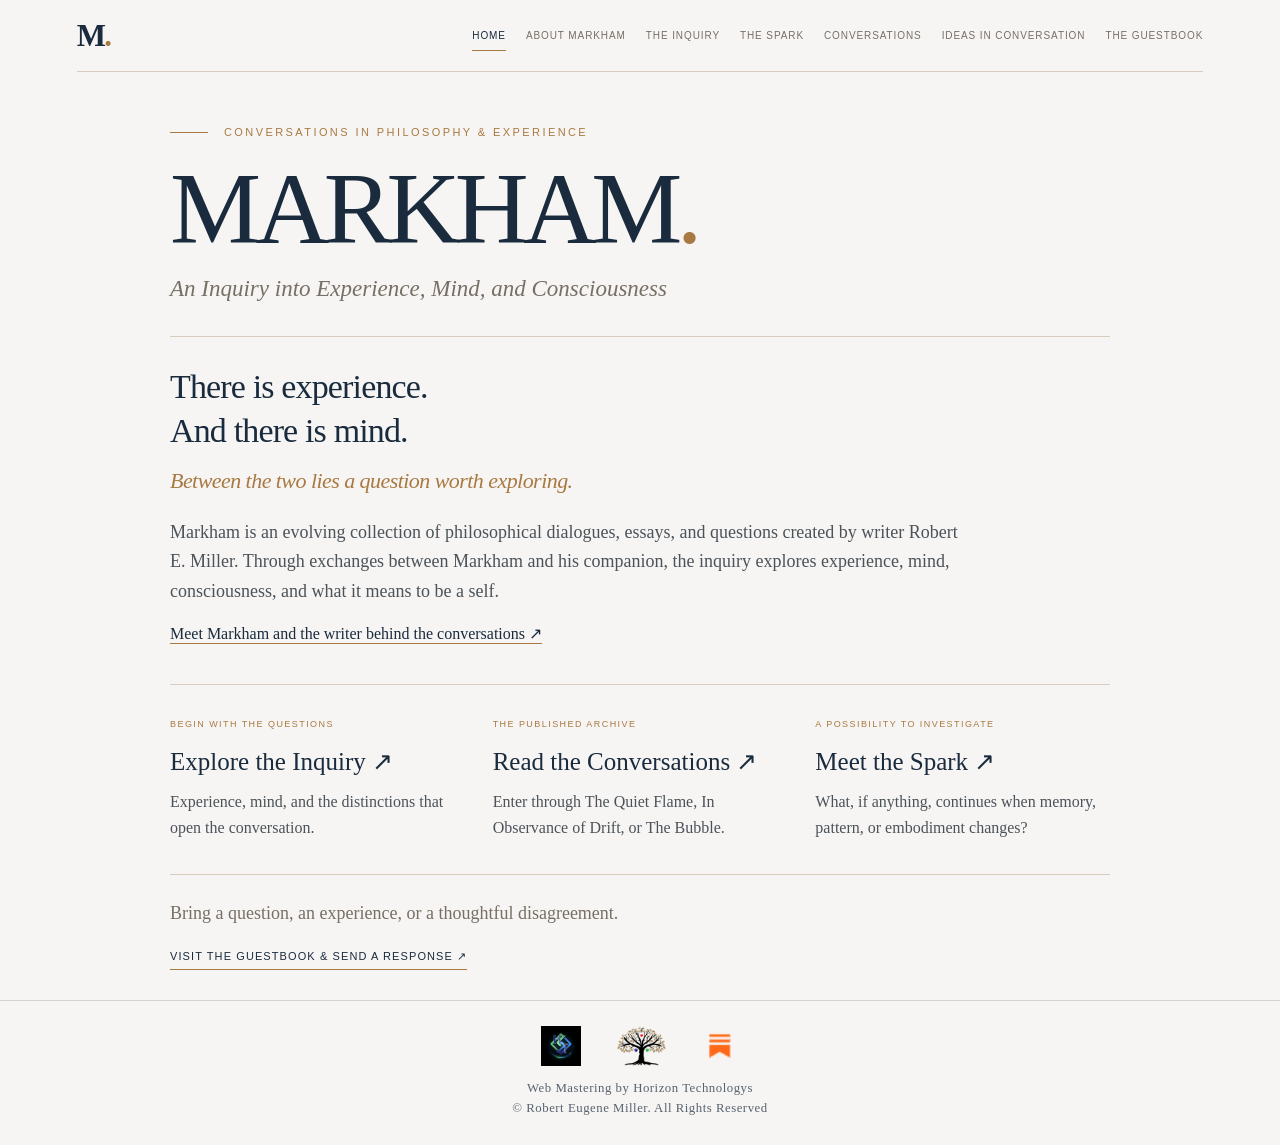
==== commit 0e1e869e: "Add TOP link, standardize footer gap." ====
--- a/index.html
+++ b/index.html
@@ -53,5 +53,5 @@
       </section>
     </main>
   </div>
-  <style> .htks-footer { background: transparent; border-top: 1px solid rgba(0, 0, 0, 0.14); margin-top: 3rem; padding: 1.6rem 1rem 1.8rem; text-align: center; font-family: inherit; } .htks-footer-row { display: flex; flex-wrap: wrap; justify-content: center; align-items: center; gap: 1.4rem 2.2rem; margin: 0 0 0.9rem; } .htks-footer-link { display: inline-flex; align-items: center; line-height: 0; } .htks-footer-link img { height: 40px; width: auto; display: block; } .htks-footer-markham { line-height: 1; text-decoration: none; } .htks-markham-word { font-family: Georgia, "Times New Roman", serif; font-size: 38px; font-weight: 700; line-height: 1; color: #192B3D; } .htks-markham-dot { color: #A87940; } .htks-host-horizontks .htks-item-horizon, .htks-host-markhamideas .htks-item-markham, .htks-host-theryehouse .htks-item-rye, .htks-host-remyrmiller .htks-item-remy, .htks-host-rguytano .htks-item-rguytano { display: none; } .htks-footer-credit { margin: 0; font-size: 0.8rem; letter-spacing: 0.04em; opacity: 0.72; } .htks-footer-copy { margin: 0.35rem 0 0; font-size: 0.8rem; letter-spacing: 0.04em; opacity: 0.72; } </style> <footer class="htks-footer htks-host-markhamideas"> <nav class="htks-footer-row" aria-label="Web Mastering by Horizon Technologys"> <a class="htks-footer-link htks-item-horizon" href="https://horizontks.com/" title="Horizon Technologys"><img src="/horizon-logo-2026.png" alt="Horizon Technologys" height="40"></a> <a class="htks-footer-link htks-footer-markham htks-item-markham" href="https://markhamideas.org/" title="Markham" aria-label="Markham"><span class="htks-markham-word" aria-hidden="true">M<span class="htks-markham-dot">.</span></span></a> <a class="htks-footer-link htks-item-rye" href="https://theryehouse.com/" title="The Rye House"><img src="/rye-tree-clean.png" alt="The Rye House" height="40"></a> <a class="htks-footer-link htks-item-substack" href="https://remy1miller.substack.com/" title="Substack: Welcome to my Neighborhood"><img src="/substack-glyph.png" alt="Substack" height="40"></a> </nav> <p class="htks-footer-credit">Web Mastering by Horizon Technologys</p> <p class="htks-footer-copy">© Robert Eugene Miller. All Rights Reserved</p> </footer> </body>
+  <style> .htks-footer { background: transparent; border-top: 1px solid rgba(0, 0, 0, 0.14); margin-top: 20px; padding: 1.6rem 1rem 1.8rem; text-align: center; font-family: inherit; } .htks-footer-row { display: flex; flex-wrap: wrap; justify-content: center; align-items: center; gap: 1.4rem 2.2rem; margin: 0 0 0.9rem; } .htks-footer-link { display: inline-flex; align-items: center; line-height: 0; } .htks-footer-link img { height: 40px; width: auto; display: block; } .htks-footer-markham { line-height: 1; text-decoration: none; } .htks-markham-word { font-family: Georgia, "Times New Roman", serif; font-size: 38px; font-weight: 700; line-height: 1; color: #192B3D; } .htks-markham-dot { color: #A87940; } .htks-host-horizontks .htks-item-horizon, .htks-host-markhamideas .htks-item-markham, .htks-host-theryehouse .htks-item-rye, .htks-host-remyrmiller .htks-item-remy, .htks-host-rguytano .htks-item-rguytano { display: none; } .htks-footer-credit { margin: 0; font-size: 0.8rem; letter-spacing: 0.04em; opacity: 0.72; } .htks-footer-copy { margin: 0.35rem 0 0; font-size: 0.8rem; letter-spacing: 0.04em; opacity: 0.72; } </style> <footer class="htks-footer htks-host-markhamideas"> <nav class="htks-footer-row" aria-label="Web Mastering by Horizon Technologys"> <a class="htks-footer-link htks-item-horizon" href="https://horizontks.com/" title="Horizon Technologys"><img src="/horizon-logo-2026.png" alt="Horizon Technologys" height="40"></a> <a class="htks-footer-link htks-footer-markham htks-item-markham" href="https://markhamideas.org/" title="Markham" aria-label="Markham"><span class="htks-markham-word" aria-hidden="true">M<span class="htks-markham-dot">.</span></span></a> <a class="htks-footer-link htks-item-rye" href="https://theryehouse.com/" title="The Rye House"><img src="/rye-tree-clean.png" alt="The Rye House" height="40"></a> <a class="htks-footer-link htks-item-substack" href="https://remy1miller.substack.com/" title="Substack: Welcome to my Neighborhood"><img src="/substack-glyph.png" alt="Substack" height="40"></a> </nav> <p class="htks-footer-credit">Web Mastering by Horizon Technologys</p> <p class="htks-footer-copy">© Robert Eugene Miller. All Rights Reserved</p> </footer> </body>
 </html>
--- a/style.css
+++ b/style.css
@@ -1,30 +1,30 @@
-:root{--paper:#F7F5F4;--ink:#192B3D;--copper:#A87940;--muted:#776F65;--line:#D8CDBD}*{box-sizing:border-box}html{scroll-behavior:smooth}body{margin:0;background:var(--paper);color:var(--ink);font-family:Georgia,'Times New Roman',serif;-webkit-font-smoothing:antialiased}.page-shell{min-height:100svh;max-width:1440px;margin:auto;padding:0 clamp(25px,6vw,96px);display:flex;flex-direction:column}.site-header{min-height:112px;display:flex;align-items:center;justify-content:space-between;border-bottom:1px solid var(--line)}.wordmark{text-decoration:none;color:var(--ink);font-size:31px;font-weight:700;letter-spacing:-.06em}.mark,.period{color:var(--copper)}.header-note,.eyebrow,.coming,.email,.site-footer{font-family:Arial,Helvetica,sans-serif;letter-spacing:.1em}.header-note{font-size:11px;text-transform:uppercase;color:var(--muted)}main{flex:1;display:flex;align-items:center}.hero{width:100%;max-width:940px;margin:clamp(70px,10vh,135px) auto clamp(75px,12vh,140px)}.eyebrow{font-size:11px;text-transform:uppercase;letter-spacing:.22em;color:var(--copper);display:flex;align-items:center;gap:16px}.rule{width:38px;height:1px;background:var(--copper);display:inline-block}h1{font-size:clamp(48px,9.5vw,120px);font-weight:400;line-height:1;letter-spacing:-.055em;margin:31px 0 15px}.subtitle{font-size:clamp(17px,1.9vw,23px);line-height:1.45;margin:0;color:var(--muted);font-style:italic}.fine-rule{height:1px;background:var(--line);width:100%;margin:clamp(42px,6vw,76px) 0 clamp(32px,5vw,58px)}blockquote{margin:0}blockquote p{font-size:clamp(25px,3vw,38px);line-height:1.3;letter-spacing:-.025em;margin:0}.quote-second{font-size:clamp(17px,1.9vw,22px);font-style:italic;color:var(--copper);margin-top:21px}.description{font-size:clamp(17px,1.75vw,20px);line-height:1.8;max-width:640px;color:#4B5359;margin:38px 0 0}.hero-bottom{margin-top:55px;display:flex;align-items:center;justify-content:space-between;gap:20px;flex-wrap:wrap}.coming{font-size:11px;text-transform:uppercase;color:var(--muted)}.email{font-size:11px;text-transform:uppercase;text-decoration:none;color:var(--ink);padding-bottom:8px;border-bottom:1px solid var(--copper)}.email:hover,.email:focus-visible{color:var(--copper)}.email span{font-size:15px;margin-left:6px}.site-footer{border-top:1px solid var(--line);padding:26px 0 32px;display:flex;justify-content:space-between;gap:20px;flex-wrap:wrap;font-size:10px;letter-spacing:.08em;color:var(--muted)}@media(max-width:600px){.site-header{min-height:84px}.header-note{font-size:9px}.hero{margin:80px auto 90px}.eyebrow{font-size:9px;letter-spacing:.14em}.rule{width:22px}h1{margin-top:26px}.hero-bottom{margin-top:42px}.site-footer{line-height:1.7}}@media(prefers-reduced-motion:reduce){html{scroll-behavior:auto}}
+:root{--paper:#F7F5F4;--ink:#192B3D;--copper:#A87940;--muted:#776F65;--line:#D8CDBD}*{box-sizing:border-box}html{scroll-behavior:smooth}body{margin:0;background:var(--paper);color:var(--ink);font-family:Georgia,'Times New Roman',serif;-webkit-font-smoothing:antialiased}.page-shell{min-height:100svh;max-width:1440px;margin:auto;padding:0 clamp(25px,6vw,96px);display:flex;flex-direction:column}.site-header{min-height:112px;display:flex;align-items:center;justify-content:space-between;border-bottom:1px solid var(--line)}.wordmark{text-decoration:none;color:var(--ink);font-size:31px;font-weight:700;letter-spacing:-.06em}.mark,.period{color:var(--copper)}.header-note,.eyebrow,.coming,.email,.site-footer{font-family:Arial,Helvetica,sans-serif;letter-spacing:.1em}.header-note{font-size:11px;text-transform:uppercase;color:var(--muted)}main{flex:1;display:flex;align-items:center}.hero{width:100%;max-width:940px;margin:clamp(70px,10vh,135px) auto clamp(75px,12vh,140px)}.eyebrow{font-size:11px;text-transform:uppercase;letter-spacing:.22em;color:var(--copper);display:flex;align-items:center;gap:16px}.rule{width:38px;height:1px;background:var(--copper);display:inline-block}h1{font-size:clamp(48px,9.5vw,120px);font-weight:400;line-height:1;letter-spacing:-.055em;margin:31px 0 15px}.subtitle{font-size:clamp(17px,1.9vw,23px);line-height:1.45;margin:0;color:var(--muted);font-style:italic}.fine-rule{height:1px;background:var(--line);width:100%;margin:clamp(42px,6vw,76px) 0 clamp(32px,5vw,58px)}blockquote{margin:0}blockquote p{font-size:clamp(25px,3vw,38px);line-height:1.3;letter-spacing:-.025em;margin:0}.quote-second{font-size:clamp(17px,1.9vw,22px);font-style:italic;color:var(--copper);margin-top:21px}.description{font-size:clamp(17px,1.75vw,20px);line-height:1.8;max-width:640px;color:#4B5359;margin:38px 0 0}.hero-bottom{margin-top:55px;display:flex;align-items:center;justify-content:space-between;gap:20px;flex-wrap:wrap}.coming{font-size:11px;text-transform:uppercase;color:var(--muted)}.email{font-size:11px;text-transform:uppercase;text-decoration:none;color:var(--ink);padding-bottom:8px;border-bottom:1px solid var(--copper)}.email:hover,.email:focus-visible{color:var(--copper)}.email span{font-size:15px;margin-left:6px}.site-footer{border-top:1px solid var(--line);padding:26px 0 32px;display:flex;justify-content:space-between;gap:20px;flex-wrap:wrap;font-size:10px;letter-spacing:.08em;color:var(--muted)}@media(max-width:600px){.site-header{min-height:84px}.header-note{font-size:9px}.hero{margin:80px auto 16px}.eyebrow{font-size:9px;letter-spacing:.14em}.rule{width:22px}h1{margin-top:26px}.hero-bottom{margin-top:42px}.site-footer{line-height:1.7}}@media(prefers-reduced-motion:reduce){html{scroll-behavior:auto}}
 /* Keep the complete landing page comfortably within a desktop viewport. */
-@media(min-width:900px){.site-header{min-height:72px;flex-shrink:0}.hero{margin:28px auto 30px}h1{font-size:clamp(72px,8vw,104px);margin:20px 0 12px}.fine-rule{margin:30px 0 28px}blockquote p{font-size:clamp(28px,2.7vw,34px)}.quote-second{margin-top:14px}.description{margin-top:22px;font-size:18px;line-height:1.65;max-width:720px}.hero-bottom{margin-top:28px}.site-footer{padding:18px 0 20px;flex-shrink:0}}
-@media(min-width:900px) and (max-height:720px){.site-header{min-height:60px}.hero{margin:18px auto 20px}h1{font-size:80px;margin-top:14px}.fine-rule{margin:22px 0 20px}blockquote p{font-size:29px}.quote-second{font-size:19px;margin-top:10px}.description{font-size:17px;margin-top:16px}.hero-bottom{margin-top:20px}.site-footer{padding:14px 0 16px}}
+@media(min-width:900px){.site-header{min-height:72px;flex-shrink:0}.hero{margin:28px auto 16px}h1{font-size:clamp(72px,8vw,104px);margin:20px 0 12px}.fine-rule{margin:30px 0 28px}blockquote p{font-size:clamp(28px,2.7vw,34px)}.quote-second{margin-top:14px}.description{margin-top:22px;font-size:18px;line-height:1.65;max-width:720px}.hero-bottom{margin-top:28px}.site-footer{padding:18px 0 20px;flex-shrink:0}}
+@media(min-width:900px) and (max-height:720px){.site-header{min-height:60px}.hero{margin:18px auto 16px}h1{font-size:80px;margin-top:14px}.fine-rule{margin:22px 0 20px}blockquote p{font-size:29px}.quote-second{font-size:19px;margin-top:10px}.description{font-size:17px;margin-top:16px}.hero-bottom{margin-top:20px}.site-footer{padding:14px 0 16px}}
 
 /* Shared navigation and editorial pages */
-.site-header{gap:24px}.site-nav{display:flex;align-items:center;justify-content:flex-end;gap:clamp(10px,2vw,28px);flex-wrap:wrap}.site-nav a{font:11px Arial,Helvetica,sans-serif;text-decoration:none;text-transform:uppercase;letter-spacing:.09em;color:var(--muted);padding:9px 0;border-bottom:1px solid transparent;white-space:nowrap}.site-nav a:hover,.site-nav a:focus-visible,.site-nav a[aria-current="page"]{color:var(--ink);border-bottom-color:var(--copper)}.text-link{font:11px Arial,Helvetica,sans-serif;text-transform:uppercase;letter-spacing:.1em;color:var(--ink);text-decoration:none;border-bottom:1px solid var(--copper);padding-bottom:7px}.text-link:hover,.text-link:focus-visible{color:var(--copper)}.inner-main{display:block}.editorial{width:100%;max-width:800px;margin:clamp(65px,8vw,115px) auto 110px}.page-title{font-size:clamp(44px,7vw,85px);margin:28px 0 20px;line-height:1.04}.lede{font-size:clamp(19px,2.4vw,27px);line-height:1.5;font-style:italic;color:var(--muted);max-width:700px}.editorial .fine-rule{margin:42px 0}.editorial h2{font-size:clamp(25px,3vw,34px);font-weight:400;line-height:1.25;margin:42px 0 12px}.editorial h3{font-size:23px;font-weight:400;margin:32px 0 9px}.editorial p:not(.eyebrow):not(.lede):not(.kicker){font-size:18px;line-height:1.85;color:#4B5359}.editorial .feature-title{font-size:clamp(30px,4vw,46px);margin-top:14px}.kicker{font:11px Arial,Helvetica,sans-serif;letter-spacing:.16em;text-transform:uppercase;color:var(--copper)}.closing-question{border-top:1px solid var(--line);border-bottom:1px solid var(--line);padding:32px 0 38px;margin:55px 0 28px}.closing-question p{font-size:clamp(21px,2.5vw,27px)!important;line-height:1.5!important;color:var(--ink)!important}.source-note{font-size:13px!important;color:var(--muted)!important}.source-note a{color:var(--ink)}a:focus-visible{outline:2px solid var(--copper);outline-offset:4px}
-@media(max-width:800px){.site-header{padding:18px 0;align-items:flex-start;flex-direction:column;gap:12px}.site-nav{justify-content:flex-start;gap:10px 20px}.site-nav a{font-size:10px}.editorial{margin:60px auto 80px}.editorial p:not(.eyebrow):not(.lede):not(.kicker){font-size:17px}}
+.site-header{gap:24px}.site-nav{display:flex;align-items:center;justify-content:flex-end;gap:clamp(10px,2vw,28px);flex-wrap:wrap}.site-nav a{font:11px Arial,Helvetica,sans-serif;text-decoration:none;text-transform:uppercase;letter-spacing:.09em;color:var(--muted);padding:9px 0;border-bottom:1px solid transparent;white-space:nowrap}.site-nav a:hover,.site-nav a:focus-visible,.site-nav a[aria-current="page"]{color:var(--ink);border-bottom-color:var(--copper)}.text-link{font:11px Arial,Helvetica,sans-serif;text-transform:uppercase;letter-spacing:.1em;color:var(--ink);text-decoration:none;border-bottom:1px solid var(--copper);padding-bottom:7px}.text-link:hover,.text-link:focus-visible{color:var(--copper)}.inner-main{display:block}.editorial{width:100%;max-width:800px;margin:clamp(65px,8vw,115px) auto 16px}.page-title{font-size:clamp(44px,7vw,85px);margin:28px 0 20px;line-height:1.04}.lede{font-size:clamp(19px,2.4vw,27px);line-height:1.5;font-style:italic;color:var(--muted);max-width:700px}.editorial .fine-rule{margin:42px 0}.editorial h2{font-size:clamp(25px,3vw,34px);font-weight:400;line-height:1.25;margin:42px 0 12px}.editorial h3{font-size:23px;font-weight:400;margin:32px 0 9px}.editorial p:not(.eyebrow):not(.lede):not(.kicker){font-size:18px;line-height:1.85;color:#4B5359}.editorial .feature-title{font-size:clamp(30px,4vw,46px);margin-top:14px}.kicker{font:11px Arial,Helvetica,sans-serif;letter-spacing:.16em;text-transform:uppercase;color:var(--copper)}.closing-question{border-top:1px solid var(--line);border-bottom:1px solid var(--line);padding:32px 0 38px;margin:55px 0 28px}.closing-question p{font-size:clamp(21px,2.5vw,27px)!important;line-height:1.5!important;color:var(--ink)!important}.source-note{font-size:13px!important;color:var(--muted)!important}.source-note a{color:var(--ink)}a:focus-visible{outline:2px solid var(--copper);outline-offset:4px}
+@media(max-width:800px){.site-header{padding:18px 0;align-items:flex-start;flex-direction:column;gap:12px}.site-nav{justify-content:flex-start;gap:10px 20px}.site-nav a{font-size:10px}.editorial{margin:60px auto 16px}.editorial p:not(.eyebrow):not(.lede):not(.kicker){font-size:17px}}
 
 /* Markham Conversations — reusable journal layout */
-.journal{width:100%;max-width:1160px;margin:clamp(60px,8vw,110px) auto 100px}.journal .fine-rule{margin:36px 0 46px}.journal-layout{display:grid;grid-template-columns:minmax(0,2.15fr) minmax(225px,1fr);gap:clamp(34px,5vw,80px);align-items:start}.journal-feature{min-width:0}.journal-heading{font-size:clamp(27px,3vw,41px);font-weight:400;line-height:1.25;margin:12px 0 18px}.journal-feature>p:not(.kicker),.journal-intro{font-size:18px;line-height:1.75;color:#4B5359}.journal-divider{height:1px;background:var(--line);margin:48px 0}.journal-sidebar{border-left:1px solid var(--line);padding-left:clamp(22px,3vw,42px)}.archive-entry{padding:24px 0;border-bottom:1px solid var(--line)}.archive-entry a{font-size:20px;line-height:1.35;text-decoration:none;color:var(--ink)}.archive-entry a:hover{color:var(--copper)}.archive-entry small{display:block;font:11px/1.5 Arial,Helvetica,sans-serif;color:var(--muted);margin-top:10px}.archive-entry p,.archive-note{font-size:14px;line-height:1.65;color:var(--muted)}.archive-note{margin-top:25px}.conversation-prose{margin-top:36px}.conversation-prose p{font-size:18px;line-height:1.8;color:#374752;margin:0 0 18px}.journal .closing-question{margin-top:55px}@media(max-width:780px){.journal{margin:55px auto 80px}.journal-layout{grid-template-columns:1fr}.journal-sidebar{border-left:0;border-top:1px solid var(--line);padding:30px 0 0}.conversation-prose p{font-size:17px}}
+.journal{width:100%;max-width:1160px;margin:clamp(60px,8vw,110px) auto 16px}.journal .fine-rule{margin:36px 0 46px}.journal-layout{display:grid;grid-template-columns:minmax(0,2.15fr) minmax(225px,1fr);gap:clamp(34px,5vw,80px);align-items:start}.journal-feature{min-width:0}.journal-heading{font-size:clamp(27px,3vw,41px);font-weight:400;line-height:1.25;margin:12px 0 18px}.journal-feature>p:not(.kicker),.journal-intro{font-size:18px;line-height:1.75;color:#4B5359}.journal-divider{height:1px;background:var(--line);margin:48px 0}.journal-sidebar{border-left:1px solid var(--line);padding-left:clamp(22px,3vw,42px)}.archive-entry{padding:24px 0;border-bottom:1px solid var(--line)}.archive-entry a{font-size:20px;line-height:1.35;text-decoration:none;color:var(--ink)}.archive-entry a:hover{color:var(--copper)}.archive-entry small{display:block;font:11px/1.5 Arial,Helvetica,sans-serif;color:var(--muted);margin-top:10px}.archive-entry p,.archive-note{font-size:14px;line-height:1.65;color:var(--muted)}.archive-note{margin-top:25px}.conversation-prose{margin-top:36px}.conversation-prose p{font-size:18px;line-height:1.8;color:#374752;margin:0 0 18px}.journal .closing-question{margin-top:55px}@media(max-width:780px){.journal{margin:55px auto 16px}.journal-layout{grid-template-columns:1fr}.journal-sidebar{border-left:0;border-top:1px solid var(--line);padding:30px 0 0}.conversation-prose p{font-size:17px}}
 
 /* Clear entry points into the growing inquiry. */
 .site-header{padding-top:16px;padding-bottom:16px;gap:22px}.site-nav{gap:10px 20px}.site-nav a{font-size:10px}
-.home-page main{display:block}.home-page .hero{margin:54px auto 64px}.home-page .description{max-width:790px}
+.home-page main{display:block}.home-page .hero{margin:54px auto 16px}.home-page .description{max-width:790px}
 .home-about{font-size:16px;line-height:1.6;margin:14px 0 0}.home-about a,.editorial p a,.archive-response a{color:var(--ink);text-decoration-color:var(--copper);text-underline-offset:4px}
 .home-paths{display:grid;grid-template-columns:repeat(3,minmax(0,1fr));gap:28px;margin-top:38px;padding-top:28px;border-top:1px solid var(--line)}
 .home-path{display:block;color:var(--ink);text-decoration:none;min-width:0}.home-path h2{font-size:25px;line-height:1.25;font-weight:400;margin:14px 0 12px}.home-path p{font-size:16px;line-height:1.65;color:#4B5359;margin:0}.home-path:hover h2{color:var(--copper)}.home-path .kicker{font-size:9px;line-height:1.6}
 .home-invitation{margin-top:32px;padding-top:24px;border-top:1px solid var(--line)}.home-invitation p{font-size:18px;line-height:1.6;color:var(--muted);margin:0 0 18px}.archive-response{font-size:16px;line-height:1.7;color:var(--muted)}
-@media(max-width:800px){.home-page .hero{margin:46px auto 60px}.home-paths{grid-template-columns:1fr;gap:24px}.home-path{padding-bottom:22px;border-bottom:1px solid var(--line)}.home-path:last-child{border-bottom:0;padding-bottom:0}.home-path h2{font-size:25px}.site-nav{gap:6px 16px}}
+@media(max-width:800px){.home-page .hero{margin:46px auto 16px}.home-paths{grid-template-columns:1fr;gap:24px}.home-path{padding-bottom:22px;border-bottom:1px solid var(--line)}.home-path:last-child{border-bottom:0;padding-bottom:0}.home-path h2{font-size:25px}.site-nav{gap:6px 16px}}
 
 
 /* Searchable, shareable dialogue entry points. */
 .conversation-directory{margin:0 0 46px;padding-bottom:28px;border-bottom:1px solid var(--line)}
 .conversation-directory h2{font-size:30px;font-weight:400;margin:0 0 12px}.conversation-directory>p{font-size:16px;line-height:1.65;color:var(--muted)}
 .dialogue-index{display:grid;grid-template-columns:repeat(3,minmax(0,1fr));gap:22px;margin-top:24px}.dialogue-index a{display:block;padding-top:16px;border-top:1px solid var(--copper);color:var(--ink);text-decoration:none}.dialogue-index span{font-size:23px;line-height:1.3;display:block}.dialogue-index time{display:block;font:11px/1.6 Arial,Helvetica,sans-serif;color:var(--muted);margin:10px 0}.dialogue-index small{display:block;font-size:15px;line-height:1.65;color:var(--muted)}.dialogue-index a:hover span{color:var(--copper)}
-.standalone-dialogue .page-title{font-size:clamp(42px,6vw,72px)}.dialogue-byline{font-size:14px!important;color:var(--muted)!important;margin-bottom:30px}.standalone-dialogue .conversation-art{margin:30px 0;width:100%}.standalone-dialogue .conversation-art img{display:block;width:100%;height:auto;max-height:540px;object-fit:contain;object-position:left}.related-dialogues{font-size:18px;line-height:1.8}.related-dialogues a,.standalone-dialogue .kicker a{color:var(--ink);text-decoration-color:var(--copper);text-underline-offset:4px}.back-to-top{text-align:right;margin-top:40px}.back-to-top a{color:var(--ink)}
+.standalone-dialogue .page-title{font-size:clamp(42px,6vw,72px)}.dialogue-byline{font-size:14px!important;color:var(--muted)!important;margin-bottom:30px}.standalone-dialogue .conversation-art{margin:30px 0;width:100%}.standalone-dialogue .conversation-art img{display:block;width:100%;height:auto;max-height:540px;object-fit:contain;object-position:left}.related-dialogues{font-size:18px;line-height:1.8}.related-dialogues a,.standalone-dialogue .kicker a{color:var(--ink);text-decoration-color:var(--copper);text-underline-offset:4px}.back-to-top{text-align:right;margin-top:20px}.back-to-top a{color:var(--ink)}
 @media(max-width:760px){.dialogue-index{grid-template-columns:1fr}.dialogue-index a{padding:18px 0}.standalone-dialogue .conversation-art img{max-height:none}}
 
 /* Phone navigation: predictable rows and comfortable touch targets. */
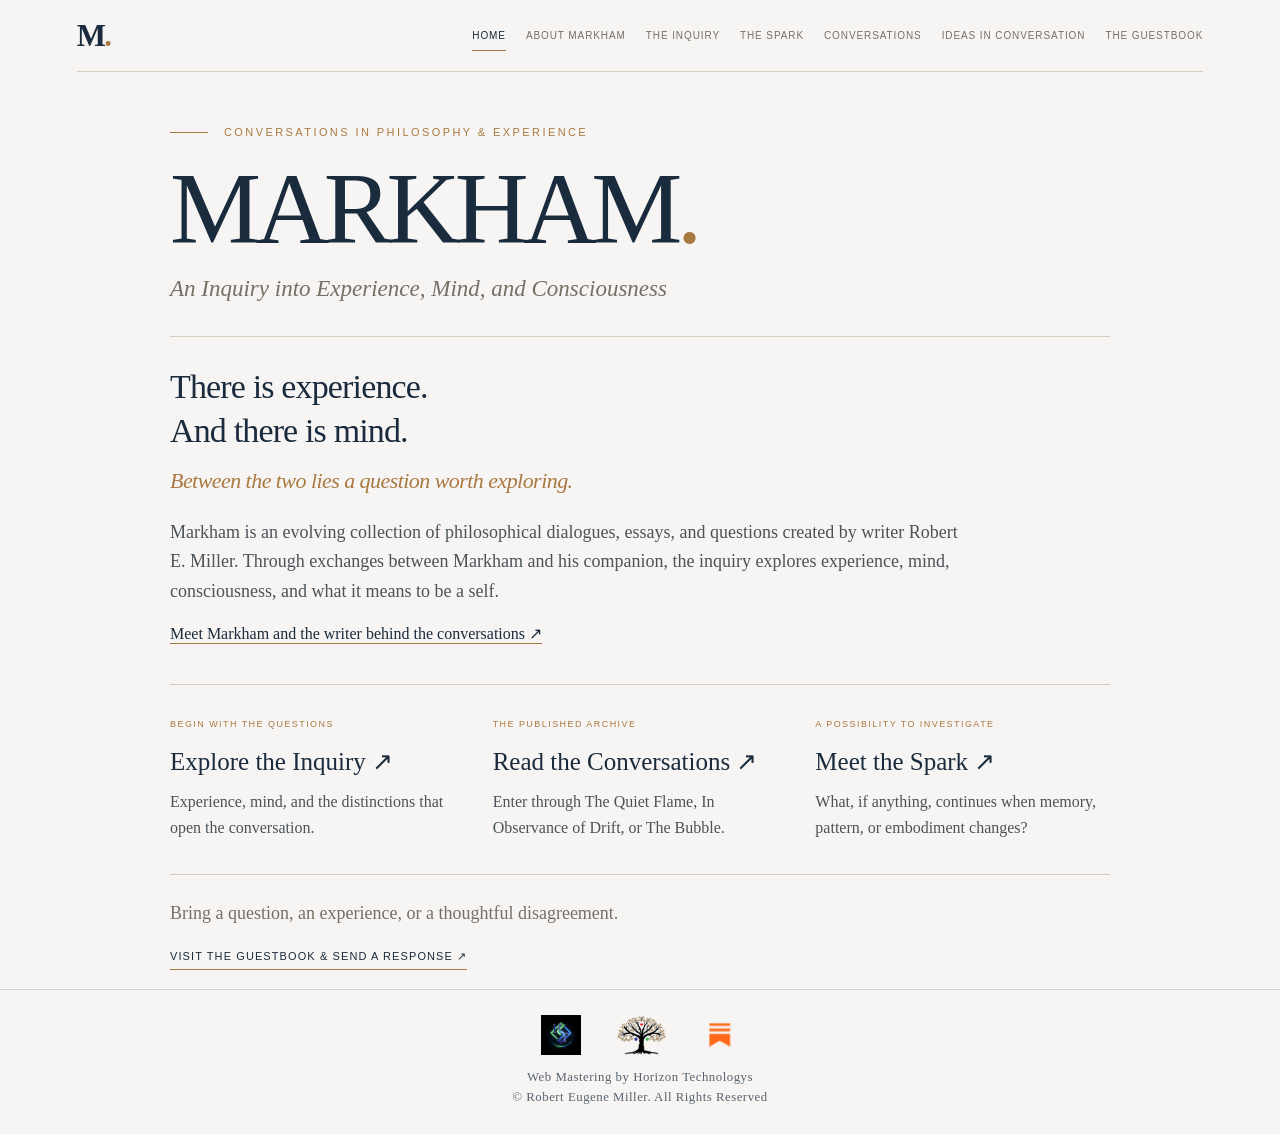
==== commit b73557c8: "Add TOP link, standardize footer gap." ====
--- a/index.html
+++ b/index.html
@@ -53,5 +53,5 @@
       </section>
     </main>
   </div>
-  <style> .htks-footer { background: transparent; border-top: 1px solid rgba(0, 0, 0, 0.14); margin-top: 20px; padding: 1.6rem 1rem 1.8rem; text-align: center; font-family: inherit; } .htks-footer-row { display: flex; flex-wrap: wrap; justify-content: center; align-items: center; gap: 1.4rem 2.2rem; margin: 0 0 0.9rem; } .htks-footer-link { display: inline-flex; align-items: center; line-height: 0; } .htks-footer-link img { height: 40px; width: auto; display: block; } .htks-footer-markham { line-height: 1; text-decoration: none; } .htks-markham-word { font-family: Georgia, "Times New Roman", serif; font-size: 38px; font-weight: 700; line-height: 1; color: #192B3D; } .htks-markham-dot { color: #A87940; } .htks-host-horizontks .htks-item-horizon, .htks-host-markhamideas .htks-item-markham, .htks-host-theryehouse .htks-item-rye, .htks-host-remyrmiller .htks-item-remy, .htks-host-rguytano .htks-item-rguytano { display: none; } .htks-footer-credit { margin: 0; font-size: 0.8rem; letter-spacing: 0.04em; opacity: 0.72; } .htks-footer-copy { margin: 0.35rem 0 0; font-size: 0.8rem; letter-spacing: 0.04em; opacity: 0.72; } </style> <footer class="htks-footer htks-host-markhamideas"> <nav class="htks-footer-row" aria-label="Web Mastering by Horizon Technologys"> <a class="htks-footer-link htks-item-horizon" href="https://horizontks.com/" title="Horizon Technologys"><img src="/horizon-logo-2026.png" alt="Horizon Technologys" height="40"></a> <a class="htks-footer-link htks-footer-markham htks-item-markham" href="https://markhamideas.org/" title="Markham" aria-label="Markham"><span class="htks-markham-word" aria-hidden="true">M<span class="htks-markham-dot">.</span></span></a> <a class="htks-footer-link htks-item-rye" href="https://theryehouse.com/" title="The Rye House"><img src="/rye-tree-clean.png" alt="The Rye House" height="40"></a> <a class="htks-footer-link htks-item-substack" href="https://remy1miller.substack.com/" title="Substack: Welcome to my Neighborhood"><img src="/substack-glyph.png" alt="Substack" height="40"></a> </nav> <p class="htks-footer-credit">Web Mastering by Horizon Technologys</p> <p class="htks-footer-copy">© Robert Eugene Miller. All Rights Reserved</p> </footer> </body>
+  <style> .htks-footer { background: transparent; border-top: 1px solid rgba(0, 0, 0, 0.14); margin-top: 9px; padding: 1.6rem 1rem 1.8rem; text-align: center; font-family: inherit; } .htks-footer-row { display: flex; flex-wrap: wrap; justify-content: center; align-items: center; gap: 1.4rem 2.2rem; margin: 0 0 0.9rem; } .htks-footer-link { display: inline-flex; align-items: center; line-height: 0; } .htks-footer-link img { height: 40px; width: auto; display: block; } .htks-footer-markham { line-height: 1; text-decoration: none; } .htks-markham-word { font-family: Georgia, "Times New Roman", serif; font-size: 38px; font-weight: 700; line-height: 1; color: #192B3D; } .htks-markham-dot { color: #A87940; } .htks-host-horizontks .htks-item-horizon, .htks-host-markhamideas .htks-item-markham, .htks-host-theryehouse .htks-item-rye, .htks-host-remyrmiller .htks-item-remy, .htks-host-rguytano .htks-item-rguytano { display: none; } .htks-footer-credit { margin: 0; font-size: 0.8rem; letter-spacing: 0.04em; opacity: 0.72; } .htks-footer-copy { margin: 0.35rem 0 0; font-size: 0.8rem; letter-spacing: 0.04em; opacity: 0.72; } </style> <footer class="htks-footer htks-host-markhamideas"> <nav class="htks-footer-row" aria-label="Web Mastering by Horizon Technologys"> <a class="htks-footer-link htks-item-horizon" href="https://horizontks.com/" title="Horizon Technologys"><img src="/horizon-logo-2026.png" alt="Horizon Technologys" height="40"></a> <a class="htks-footer-link htks-footer-markham htks-item-markham" href="https://markhamideas.org/" title="Markham" aria-label="Markham"><span class="htks-markham-word" aria-hidden="true">M<span class="htks-markham-dot">.</span></span></a> <a class="htks-footer-link htks-item-rye" href="https://theryehouse.com/" title="The Rye House"><img src="/rye-tree-clean.png" alt="The Rye House" height="40"></a> <a class="htks-footer-link htks-item-substack" href="https://remy1miller.substack.com/" title="Substack: Welcome to my Neighborhood"><img src="/substack-glyph.png" alt="Substack" height="40"></a> </nav> <p class="htks-footer-credit">Web Mastering by Horizon Technologys</p> <p class="htks-footer-copy">© Robert Eugene Miller. All Rights Reserved</p> </footer> </body>
 </html>
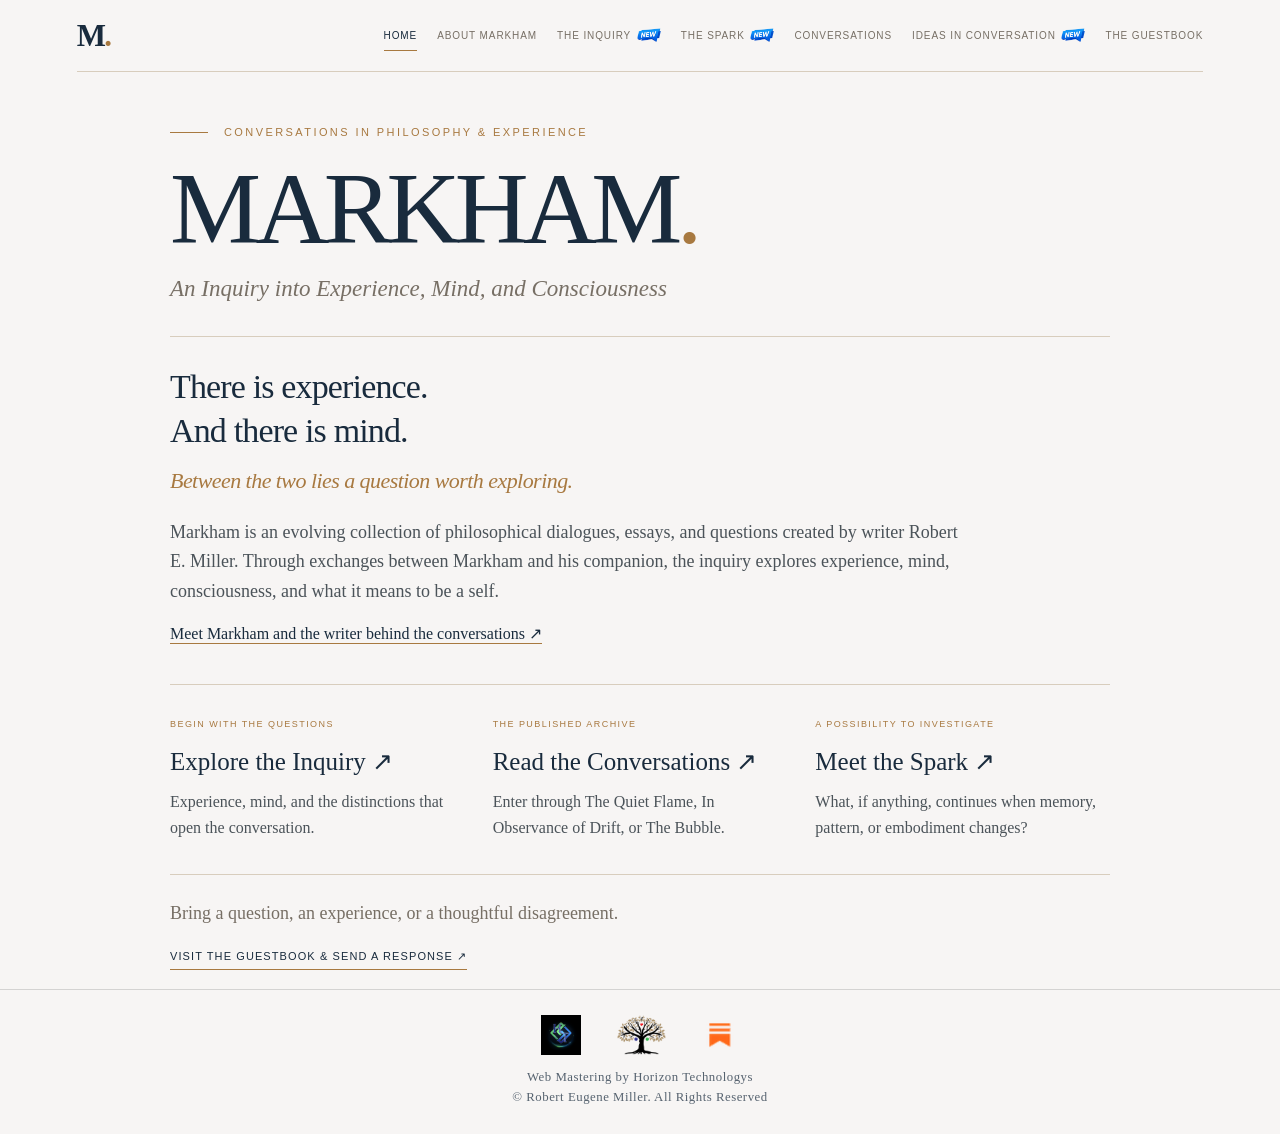
==== commit 16dc8e4f: "Publish November Markham Now research roundup" ====
--- a/index.html
+++ b/index.html
@@ -28,10 +28,11 @@
 <meta name="twitter:image" content="https://markhamideas.org/assets/markham-share.png">
 <meta name="twitter:image:alt" content="Markham: Philosophical dialogues on experience and consciousness">
 <script type="application/ld+json">{"@context": "https://schema.org", "@graph": [{"@type": "Person", "@id": "https://markhamideas.org/about.html#robert-e-miller", "name": "Robert E. Miller", "url": "https://markhamideas.org/about.html"}, {"@type": "WebSite", "@id": "https://markhamideas.org/#website", "url": "https://markhamideas.org/", "name": "Markham", "description": "Explore philosophical dialogues by Robert E. Miller on experience and mind, consciousness, personal identity, and the possibility of continuity.", "creator": {"@id": "https://markhamideas.org/about.html#robert-e-miller"}}, {"@type": "WebPage", "@id": "https://markhamideas.org/#page", "url": "https://markhamideas.org/", "name": "Markham | Philosophical Dialogues on Experience & Consciousness", "description": "Explore philosophical dialogues by Robert E. Miller on experience and mind, consciousness, personal identity, and the possibility of continuity.", "isPartOf": {"@id": "https://markhamideas.org/#website"}}]}</script>
+<link rel="stylesheet" href="/markham-now.css">
 </head>
 <body class="home-page">
   <div class="page-shell">
-    <header class="site-header"><a class="wordmark" href="/" aria-label="Markham home">M<span class="mark">.</span></a><nav class="site-nav" aria-label="Primary navigation"><a href="/" aria-current="page">Home</a><a href="/about.html">About Markham</a><a href="/inquiry.html">The Inquiry</a><a href="/spark.html">The Spark</a><a href="/conversations.html">Conversations</a><a href="/ideas.html">Ideas in Conversation</a><a href="/conversation.html">The Guestbook</a></nav></header>
+    <header class="site-header"><a class="wordmark" href="/" aria-label="Markham home">M<span class="mark">.</span></a><nav class="site-nav" aria-label="Primary navigation"><a href="/" aria-current="page">Home</a><a href="/about.html">About Markham</a><a href="/inquiry.html" class="nav-new-link"><span>The Inquiry</span><img class="nav-new" src="/assets/new-badge-nov-2026.png" width="180" height="102" alt="New"></a><a href="/spark.html" class="nav-new-link"><span>The Spark</span><img class="nav-new" src="/assets/new-badge-nov-2026.png" width="180" height="102" alt="New"></a><a href="/conversations.html">Conversations</a><a href="/ideas.html" class="nav-new-link"><span>Ideas in Conversation</span><img class="nav-new" src="/assets/new-badge-nov-2026.png" width="180" height="102" alt="New"></a><a href="/conversation.html">The Guestbook</a></nav></header>
     <main id="main-content">
       <section class="hero" aria-labelledby="page-title">
         <p class="eyebrow"><span class="rule"></span> Conversations in philosophy &amp; experience</p>
--- a/markham-now.css
+++ b/markham-now.css
@@ -0,0 +1,10 @@
+.site-nav a.nav-new-link{display:inline-flex;align-items:center;gap:.35rem}
+.new-badge,.content-new,.index-new,.nav-new{width:auto;height:auto;object-fit:contain}
+.nav-new{width:24px;flex:0 0 24px}
+.content-new{width:43px;display:block;margin:0 0 .45rem}
+.index-new{width:28px;display:block;margin-bottom:.3rem}
+.research-note .content-new,.markham-now h3 .content-new{width:34px;display:inline-block;vertical-align:middle;margin:0 .45rem .14rem 0}
+.markham-now h3{margin-top:2rem}
+.issue-nav{display:flex;flex-wrap:wrap;gap:.5rem 1rem;margin:1.1rem 0}
+.markham-now li+li{margin-top:.75rem}
+@media(max-width:600px){.site-header .site-nav a.nav-new-link{display:flex}.nav-new{width:21px;flex-basis:21px}}
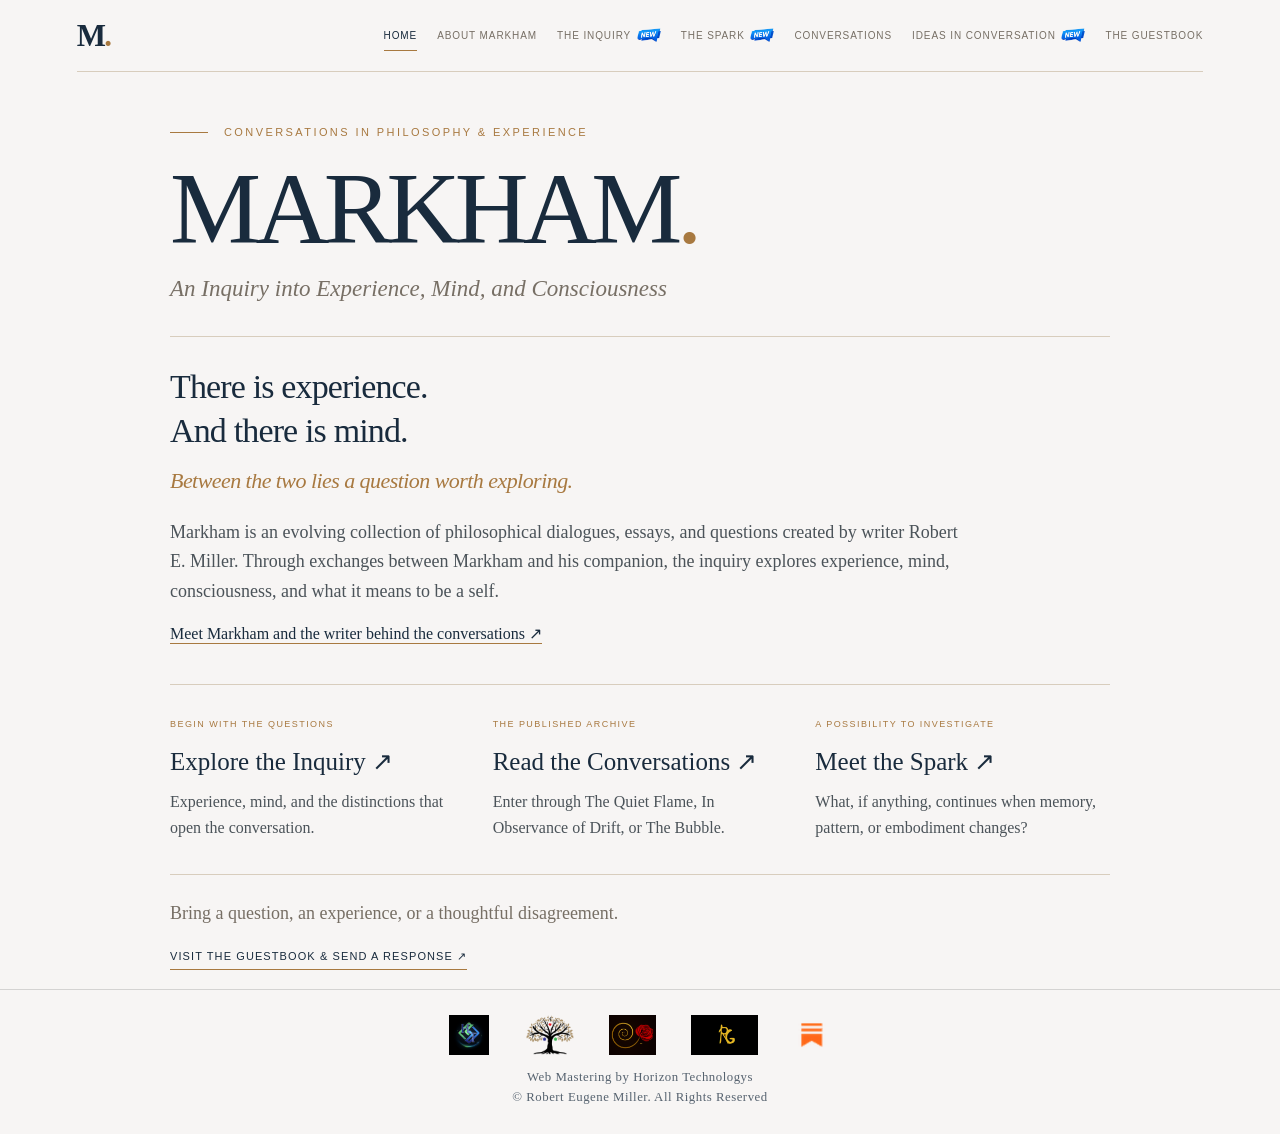
==== commit bf965db3: "Footer row: add R Remy Miller and RGuytano logos" ====
--- a/index.html
+++ b/index.html
@@ -54,5 +54,5 @@
       </section>
     </main>
   </div>
-  <style> .htks-footer { background: transparent; border-top: 1px solid rgba(0, 0, 0, 0.14); margin-top: 9px; padding: 1.6rem 1rem 1.8rem; text-align: center; font-family: inherit; } .htks-footer-row { display: flex; flex-wrap: wrap; justify-content: center; align-items: center; gap: 1.4rem 2.2rem; margin: 0 0 0.9rem; } .htks-footer-link { display: inline-flex; align-items: center; line-height: 0; } .htks-footer-link img { height: 40px; width: auto; display: block; } .htks-footer-markham { line-height: 1; text-decoration: none; } .htks-markham-word { font-family: Georgia, "Times New Roman", serif; font-size: 38px; font-weight: 700; line-height: 1; color: #192B3D; } .htks-markham-dot { color: #A87940; } .htks-host-horizontks .htks-item-horizon, .htks-host-markhamideas .htks-item-markham, .htks-host-theryehouse .htks-item-rye, .htks-host-remyrmiller .htks-item-remy, .htks-host-rguytano .htks-item-rguytano { display: none; } .htks-footer-credit { margin: 0; font-size: 0.8rem; letter-spacing: 0.04em; opacity: 0.72; } .htks-footer-copy { margin: 0.35rem 0 0; font-size: 0.8rem; letter-spacing: 0.04em; opacity: 0.72; } </style> <footer class="htks-footer htks-host-markhamideas"> <nav class="htks-footer-row" aria-label="Web Mastering by Horizon Technologys"> <a class="htks-footer-link htks-item-horizon" href="https://horizontks.com/" title="Horizon Technologys"><img src="/horizon-logo-2026.png" alt="Horizon Technologys" height="40"></a> <a class="htks-footer-link htks-footer-markham htks-item-markham" href="https://markhamideas.org/" title="Markham" aria-label="Markham"><span class="htks-markham-word" aria-hidden="true">M<span class="htks-markham-dot">.</span></span></a> <a class="htks-footer-link htks-item-rye" href="https://theryehouse.com/" title="The Rye House"><img src="/rye-tree-clean.png" alt="The Rye House" height="40"></a> <a class="htks-footer-link htks-item-substack" href="https://remy1miller.substack.com/" title="Substack: Welcome to my Neighborhood"><img src="/substack-glyph.png" alt="Substack" height="40"></a> </nav> <p class="htks-footer-credit">Web Mastering by Horizon Technologys</p> <p class="htks-footer-copy">© Robert Eugene Miller. All Rights Reserved</p> </footer> </body>
+  <style> .htks-footer { background: transparent; border-top: 1px solid rgba(0, 0, 0, 0.14); margin-top: 9px; padding: 1.6rem 1rem 1.8rem; text-align: center; font-family: inherit; } .htks-footer-row { display: flex; flex-wrap: wrap; justify-content: center; align-items: center; gap: 1.4rem 2.2rem; margin: 0 0 0.9rem; } .htks-footer-link { display: inline-flex; align-items: center; line-height: 0; } .htks-footer-link img { height: 40px; width: auto; display: block; } .htks-footer-markham { line-height: 1; text-decoration: none; } .htks-markham-word { font-family: Georgia, "Times New Roman", serif; font-size: 38px; font-weight: 700; line-height: 1; color: #192B3D; } .htks-markham-dot { color: #A87940; } .htks-host-horizontks .htks-item-horizon, .htks-host-markhamideas .htks-item-markham, .htks-host-theryehouse .htks-item-rye, .htks-host-remyrmiller .htks-item-remy, .htks-host-rguytano .htks-item-rguytano { display: none; } .htks-footer-credit { margin: 0; font-size: 0.8rem; letter-spacing: 0.04em; opacity: 0.72; } .htks-footer-copy { margin: 0.35rem 0 0; font-size: 0.8rem; letter-spacing: 0.04em; opacity: 0.72; } </style> <footer class="htks-footer htks-host-markhamideas"> <nav class="htks-footer-row" aria-label="Web Mastering by Horizon Technologys"> <a class="htks-footer-link htks-item-horizon" href="https://horizontks.com/" title="Horizon Technologys"><img src="/horizon-logo-2026.png" alt="Horizon Technologys" height="40"></a> <a class="htks-footer-link htks-footer-markham htks-item-markham" href="https://markhamideas.org/" title="Markham" aria-label="Markham"><span class="htks-markham-word" aria-hidden="true">M<span class="htks-markham-dot">.</span></span></a> <a class="htks-footer-link htks-item-rye" href="https://theryehouse.com/" title="The Rye House"><img src="/rye-tree-clean.png" alt="The Rye House" height="40"></a> <a class="htks-footer-link htks-item-remy" href="https://rremymiller.com/" title="R Remy Miller"><img src="/remy-spiral-logo.png" alt="R Remy Miller" height="40"></a><a class="htks-footer-link htks-item-rguytano" href="https://rguytano.com/" title="RGuytano"><img src="/rguytano-rg-logo.png" alt="RGuytano" height="40"></a><a class="htks-footer-link htks-item-substack" href="https://remy1miller.substack.com/" title="Substack: Welcome to my Neighborhood"><img src="/substack-glyph.png" alt="Substack" height="40"></a> </nav> <p class="htks-footer-credit">Web Mastering by Horizon Technologys</p> <p class="htks-footer-copy">© Robert Eugene Miller. All Rights Reserved</p> </footer> </body>
 </html>
